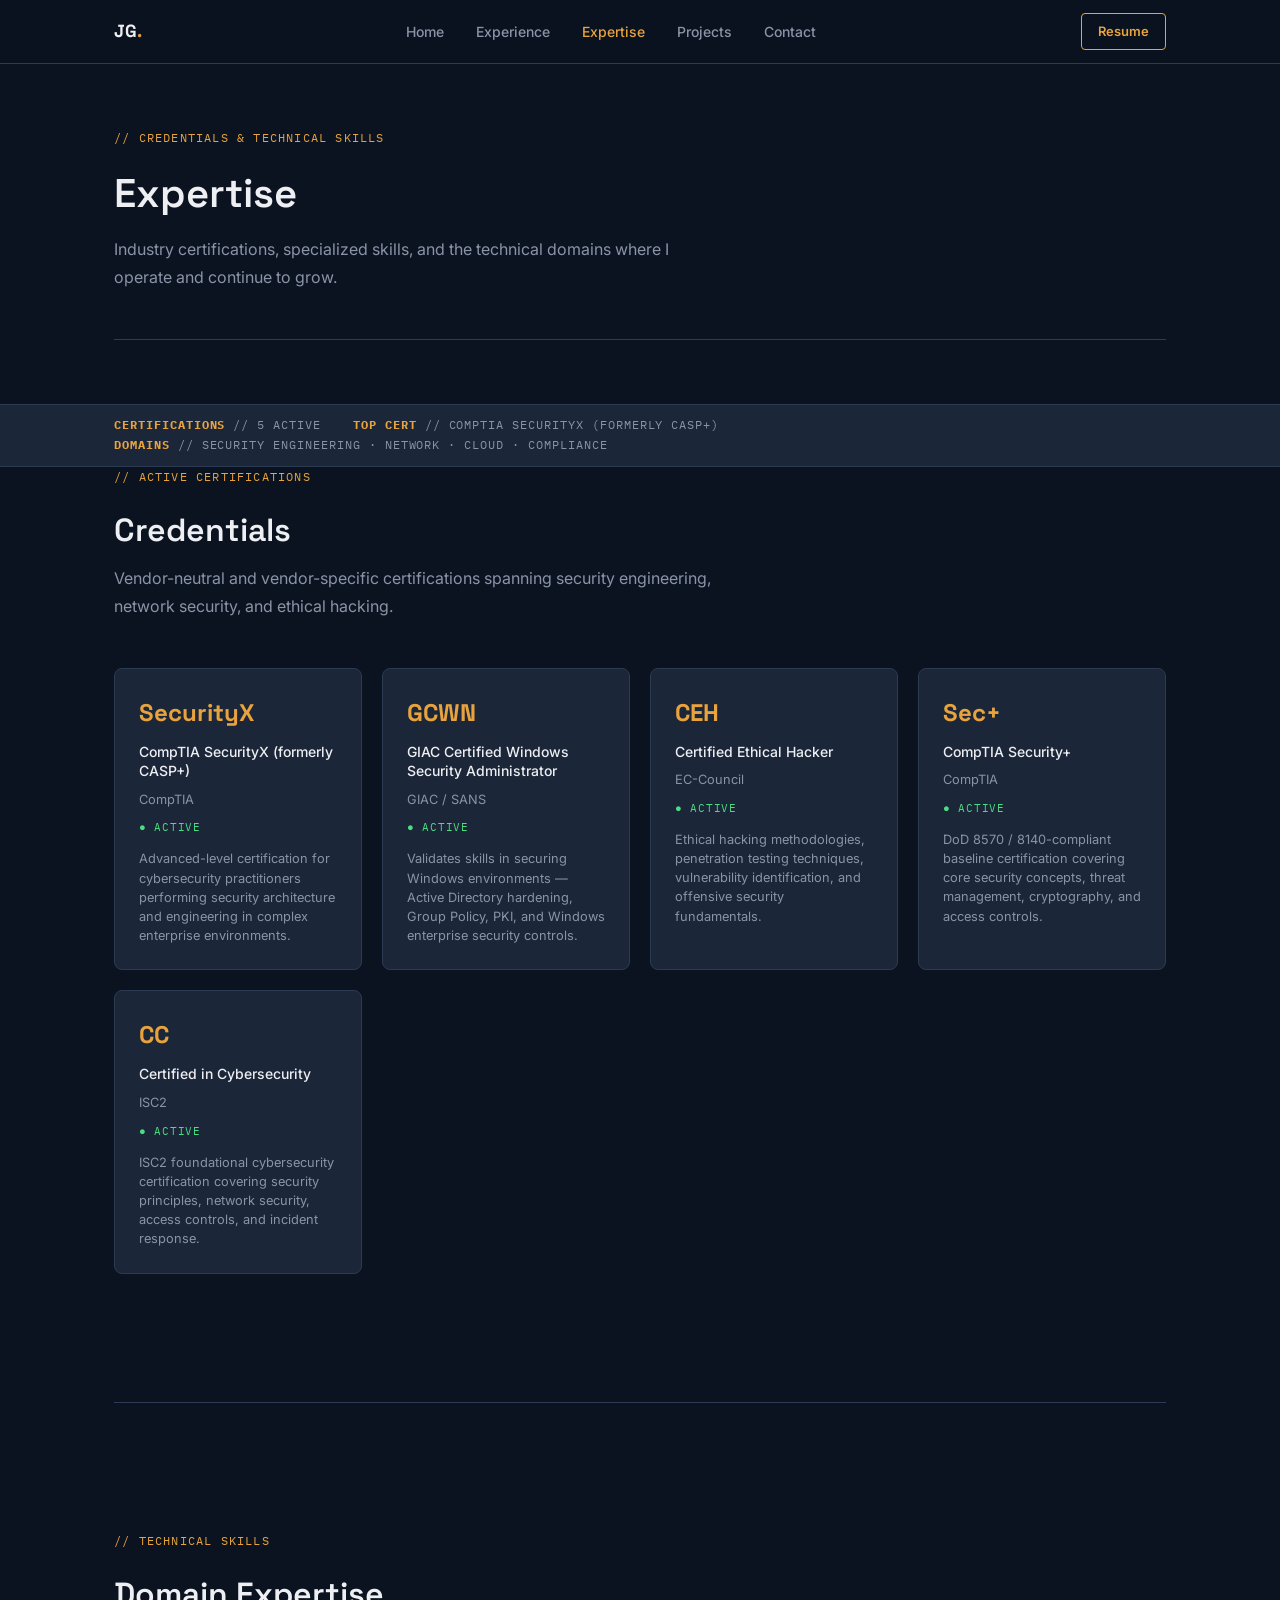
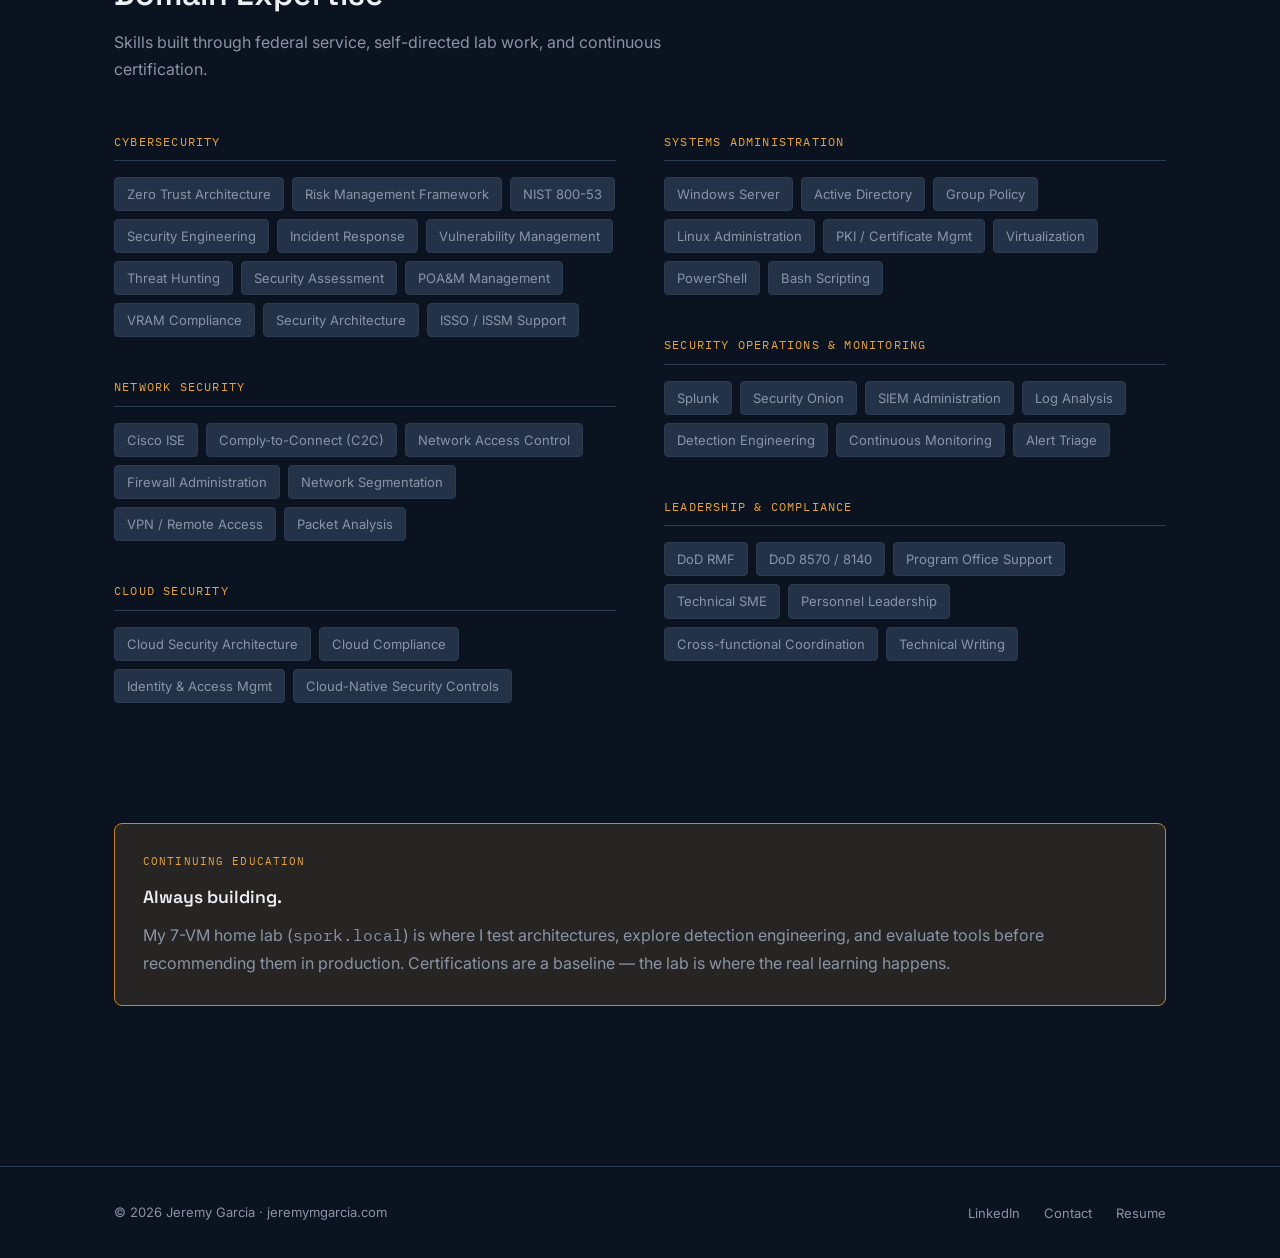
==== certifications.html @ 62d58bb9 "Add files via upload" ====
<!DOCTYPE html>
<html lang="en">
<head>
  <meta charset="UTF-8" />
  <meta name="viewport" content="width=device-width, initial-scale=1.0" />
  <title>Expertise & Certifications — Jeremy Garcia</title>
  <meta name="description" content="Certifications and technical expertise of Jeremy Garcia — CompTIA SecurityX, GCWN, CEH, Security+, and more." />
  <link rel="stylesheet" href="assets/style.css" />
</head>
<body>

  <nav class="nav" role="navigation" aria-label="Main navigation">
    <div class="nav__inner">
      <a href="index.html" class="nav__logo">JG<span>.</span></a>
      <button class="nav__hamburger" aria-label="Toggle menu" aria-expanded="false">
        <span></span><span></span><span></span>
      </button>
      <ul class="nav__links">
        <li><a href="index.html">Home</a></li>
        <li><a href="experience.html">Experience</a></li>
        <li><a href="certifications.html">Expertise</a></li>
        <li><a href="projects.html">Projects</a></li>
        <li><a href="contact.html">Contact</a></li>
      </ul>
      <a href="contact.html#resume" class="nav__resume">Resume</a>
    </div>
  </nav>

  <div class="container">
    <div class="page-header">
      <p class="label">// Credentials & Technical Skills</p>
      <h1 class="section-title" style="font-size: clamp(1.75rem, 4vw, 2.5rem);">Expertise</h1>
      <p class="section-subtitle" style="margin-bottom: 0;">
        Industry certifications, specialized skills, and the technical domains
        where I operate and continue to grow.
      </p>
    </div>
  </div>

  <div class="status-line">
    <div class="container">
      <div class="status-line__inner">
        <span class="status-line__item"><strong>CERTIFICATIONS</strong> // 5 ACTIVE</span>
        <span class="status-line__item"><strong>TOP CERT</strong> // COMPTIA SECURITYX (FORMERLY CASP+)</span>
        <span class="status-line__item"><strong>DOMAINS</strong> // SECURITY ENGINEERING · NETWORK · CLOUD · COMPLIANCE</span>
      </div>
    </div>
  </div>

  <div class="container">

    <!-- Certifications -->
    <section>
      <p class="label" style="margin-bottom: 1rem;">// Active Certifications</p>
      <h2 class="section-title">Credentials</h2>
      <p class="section-subtitle">
        Vendor-neutral and vendor-specific certifications spanning security engineering,
        network security, and ethical hacking.
      </p>

      <div class="cert-grid">
        <div class="cert-card">
          <div class="cert-card__abbr">SecurityX</div>
          <div class="cert-card__name">CompTIA SecurityX (formerly CASP+)</div>
          <div class="cert-card__issuer">CompTIA</div>
          <div class="cert-card__status">● Active</div>
          <p style="font-size: .8rem; color: var(--text-secondary); margin-top: .25rem; line-height: 1.5;">
            Advanced-level certification for cybersecurity practitioners performing
            security architecture and engineering in complex enterprise environments.
          </p>
        </div>

        <div class="cert-card">
          <div class="cert-card__abbr">GCWN</div>
          <div class="cert-card__name">GIAC Certified Windows Security Administrator</div>
          <div class="cert-card__issuer">GIAC / SANS</div>
          <div class="cert-card__status">● Active</div>
          <p style="font-size: .8rem; color: var(--text-secondary); margin-top: .25rem; line-height: 1.5;">
            Validates skills in securing Windows environments — Active Directory
            hardening, Group Policy, PKI, and Windows enterprise security controls.
          </p>
        </div>

        <div class="cert-card">
          <div class="cert-card__abbr">CEH</div>
          <div class="cert-card__name">Certified Ethical Hacker</div>
          <div class="cert-card__issuer">EC-Council</div>
          <div class="cert-card__status">● Active</div>
          <p style="font-size: .8rem; color: var(--text-secondary); margin-top: .25rem; line-height: 1.5;">
            Ethical hacking methodologies, penetration testing techniques,
            vulnerability identification, and offensive security fundamentals.
          </p>
        </div>

        <div class="cert-card">
          <div class="cert-card__abbr">Sec+</div>
          <div class="cert-card__name">CompTIA Security+</div>
          <div class="cert-card__issuer">CompTIA</div>
          <div class="cert-card__status">● Active</div>
          <p style="font-size: .8rem; color: var(--text-secondary); margin-top: .25rem; line-height: 1.5;">
            DoD 8570 / 8140-compliant baseline certification covering core security
            concepts, threat management, cryptography, and access controls.
          </p>
        </div>

        <div class="cert-card">
          <div class="cert-card__abbr">CC</div>
          <div class="cert-card__name">Certified in Cybersecurity</div>
          <div class="cert-card__issuer">ISC2</div>
          <div class="cert-card__status">● Active</div>
          <p style="font-size: .8rem; color: var(--text-secondary); margin-top: .25rem; line-height: 1.5;">
            ISC2 foundational cybersecurity certification covering security principles,
            network security, access controls, and incident response.
          </p>
        </div>
      </div>
    </section>

    <hr class="divider" />

    <!-- Skills matrix -->
    <section>
      <p class="label" style="margin-bottom: 1rem;">// Technical Skills</p>
      <h2 class="section-title">Domain Expertise</h2>
      <p class="section-subtitle">Skills built through federal service, self-directed lab work, and continuous certification.</p>

      <div style="display: grid; grid-template-columns: repeat(auto-fit, minmax(300px, 1fr)); gap: 0 3rem;">

        <div>
          <div class="skill-domain">
            <div class="skill-domain__title">Cybersecurity</div>
            <div class="skill-pills">
              <span class="skill-pill">Zero Trust Architecture</span>
              <span class="skill-pill">Risk Management Framework</span>
              <span class="skill-pill">NIST 800-53</span>
              <span class="skill-pill">Security Engineering</span>
              <span class="skill-pill">Incident Response</span>
              <span class="skill-pill">Vulnerability Management</span>
              <span class="skill-pill">Threat Hunting</span>
              <span class="skill-pill">Security Assessment</span>
              <span class="skill-pill">POA&M Management</span>
              <span class="skill-pill">VRAM Compliance</span>
              <span class="skill-pill">Security Architecture</span>
              <span class="skill-pill">ISSO / ISSM Support</span>
            </div>
          </div>

          <div class="skill-domain">
            <div class="skill-domain__title">Network Security</div>
            <div class="skill-pills">
              <span class="skill-pill">Cisco ISE</span>
              <span class="skill-pill">Comply-to-Connect (C2C)</span>
              <span class="skill-pill">Network Access Control</span>
              <span class="skill-pill">Firewall Administration</span>
              <span class="skill-pill">Network Segmentation</span>
              <span class="skill-pill">VPN / Remote Access</span>
              <span class="skill-pill">Packet Analysis</span>
            </div>
          </div>

          <div class="skill-domain">
            <div class="skill-domain__title">Cloud Security</div>
            <div class="skill-pills">
              <span class="skill-pill">Cloud Security Architecture</span>
              <span class="skill-pill">Cloud Compliance</span>
              <span class="skill-pill">Identity & Access Mgmt</span>
              <span class="skill-pill">Cloud-Native Security Controls</span>
            </div>
          </div>
        </div>

        <div>
          <div class="skill-domain">
            <div class="skill-domain__title">Systems Administration</div>
            <div class="skill-pills">
              <span class="skill-pill">Windows Server</span>
              <span class="skill-pill">Active Directory</span>
              <span class="skill-pill">Group Policy</span>
              <span class="skill-pill">Linux Administration</span>
              <span class="skill-pill">PKI / Certificate Mgmt</span>
              <span class="skill-pill">Virtualization</span>
              <span class="skill-pill">PowerShell</span>
              <span class="skill-pill">Bash Scripting</span>
            </div>
          </div>

          <div class="skill-domain">
            <div class="skill-domain__title">Security Operations & Monitoring</div>
            <div class="skill-pills">
              <span class="skill-pill">Splunk</span>
              <span class="skill-pill">Security Onion</span>
              <span class="skill-pill">SIEM Administration</span>
              <span class="skill-pill">Log Analysis</span>
              <span class="skill-pill">Detection Engineering</span>
              <span class="skill-pill">Continuous Monitoring</span>
              <span class="skill-pill">Alert Triage</span>
            </div>
          </div>

          <div class="skill-domain">
            <div class="skill-domain__title">Leadership & Compliance</div>
            <div class="skill-pills">
              <span class="skill-pill">DoD RMF</span>
              <span class="skill-pill">DoD 8570 / 8140</span>
              <span class="skill-pill">Program Office Support</span>
              <span class="skill-pill">Technical SME</span>
              <span class="skill-pill">Personnel Leadership</span>
              <span class="skill-pill">Cross-functional Coordination</span>
              <span class="skill-pill">Technical Writing</span>
            </div>
          </div>
        </div>

      </div>
    </section>

    <!-- Continuing education callout -->
    <section style="padding-top: 0;">
      <div class="card" style="border-color: var(--accent-dim); background: var(--accent-glow);">
        <div class="card__label">Continuing Education</div>
        <div class="card__title">Always building.</div>
        <div class="card__body" style="font-size: 1rem; line-height: 1.75; margin-top: .5rem;">
          My 7-VM home lab (<span class="mono">spork.local</span>) is where I test
          architectures, explore detection engineering, and evaluate tools before
          recommending them in production. Certifications are a baseline — the lab
          is where the real learning happens.
        </div>
      </div>
    </section>

  </div>

  <footer class="footer">
    <div class="container">
      <div class="footer__inner">
        <span class="footer__copy">© 2026 Jeremy Garcia · jeremymgarcia.com</span>
        <ul class="footer__links">
          <li><a href="https://linkedin.com/in/jeremymgarcia" target="_blank" rel="noopener">LinkedIn</a></li>
          <li><a href="contact.html">Contact</a></li>
          <li><a href="contact.html#resume">Resume</a></li>
        </ul>
      </div>
    </div>
  </footer>

  <script src="assets/nav.js"></script>
</body>
</html>
---- assets/style.css ----
/* ============================================================
   jeremymgarcia.com — Design System
   Palette: ink navy / steel / amber accent
   Type: Space Grotesk (display) / Inter (body) / IBM Plex Mono (labels)
   ============================================================ */

@import url('https://fonts.googleapis.com/css2?family=Space+Grotesk:wght@300;400;500;600;700&family=Inter:wght@300;400;500;600&family=IBM+Plex+Mono:wght@400;500&display=swap');

/* ── Tokens ─────────────────────────────────────────────── */
:root {
  --bg:           #0B1320;
  --panel:        #1B2638;
  --panel-light:  #243248;
  --line:         #2C3A52;
  --text:         #EDEFF2;
  --text-secondary: #8A94A6;
  --accent:       #E8A33D;
  --accent-dim:   #C4872A;
  --accent-glow:  rgba(232, 163, 61, 0.12);

  --font-display: 'Space Grotesk', sans-serif;
  --font-body:    'Inter', sans-serif;
  --font-mono:    'IBM Plex Mono', monospace;

  --radius:       4px;
  --radius-md:    8px;
  --nav-h:        64px;
}

/* ── Reset ──────────────────────────────────────────────── */
*, *::before, *::after { box-sizing: border-box; margin: 0; padding: 0; }

html { scroll-behavior: smooth; }

body {
  background: var(--bg);
  color: var(--text);
  font-family: var(--font-body);
  font-size: 16px;
  line-height: 1.7;
  -webkit-font-smoothing: antialiased;
}

img { display: block; max-width: 100%; }
a   { color: var(--accent); text-decoration: none; transition: color .2s; }
a:hover { color: var(--text); }

/* ── Utilities ──────────────────────────────────────────── */
.container {
  width: 100%;
  max-width: 1100px;
  margin: 0 auto;
  padding: 0 24px;
}

.mono  { font-family: var(--font-mono); }
.label {
  font-family: var(--font-mono);
  font-size: .75rem;
  letter-spacing: .1em;
  text-transform: uppercase;
  color: var(--accent);
}
.section-title {
  font-family: var(--font-display);
  font-size: clamp(1.5rem, 3vw, 2rem);
  font-weight: 600;
  color: var(--text);
  margin-bottom: .5rem;
}
.section-subtitle {
  color: var(--text-secondary);
  max-width: 60ch;
  margin-bottom: 3rem;
}

section { padding: 80px 0; }
section:first-of-type { padding-top: 0; }

/* ── Navigation ─────────────────────────────────────────── */
.nav {
  position: sticky;
  top: 0;
  z-index: 100;
  height: var(--nav-h);
  background: rgba(11, 19, 32, .92);
  backdrop-filter: blur(12px);
  border-bottom: 1px solid var(--line);
  display: flex;
  align-items: center;
}

.nav__inner {
  display: flex;
  align-items: center;
  justify-content: space-between;
  width: 100%;
  max-width: 1100px;
  margin: 0 auto;
  padding: 0 24px;
}

.nav__logo {
  font-family: var(--font-display);
  font-weight: 700;
  font-size: 1.1rem;
  color: var(--text);
  letter-spacing: -.01em;
}
.nav__logo span { color: var(--accent); }

.nav__links {
  display: flex;
  gap: 2rem;
  list-style: none;
}
.nav__links a {
  font-size: .875rem;
  font-weight: 500;
  color: var(--text-secondary);
  transition: color .2s;
}
.nav__links a:hover,
.nav__links a.active { color: var(--text); }
.nav__links a.active { color: var(--accent); }

.nav__resume {
  font-size: .8125rem;
  font-weight: 600;
  padding: 6px 16px;
  border: 1px solid var(--accent);
  border-radius: var(--radius);
  color: var(--accent) !important;
  transition: background .2s, color .2s;
}
.nav__resume:hover {
  background: var(--accent);
  color: var(--bg) !important;
}

/* Hamburger */
.nav__hamburger {
  display: none;
  flex-direction: column;
  gap: 5px;
  background: none;
  border: none;
  cursor: pointer;
  padding: 4px;
}
.nav__hamburger span {
  display: block;
  width: 22px;
  height: 2px;
  background: var(--text);
  transition: transform .25s, opacity .25s;
}
.nav__hamburger.open span:nth-child(1) { transform: translateY(7px) rotate(45deg); }
.nav__hamburger.open span:nth-child(2) { opacity: 0; }
.nav__hamburger.open span:nth-child(3) { transform: translateY(-7px) rotate(-45deg); }

@media (max-width: 768px) {
  .nav__links {
    display: none;
    position: absolute;
    top: var(--nav-h);
    left: 0; right: 0;
    background: var(--panel);
    border-bottom: 1px solid var(--line);
    flex-direction: column;
    padding: 1.5rem 24px;
    gap: 1.25rem;
  }
  .nav__links.open { display: flex; }
  .nav__hamburger { display: flex; }
  .nav__resume { display: none; }
}

/* ── Status Line ─────────────────────────────────────────── */
.status-line {
  background: var(--panel);
  border-top: 1px solid var(--line);
  border-bottom: 1px solid var(--line);
  padding: 10px 0;
  overflow: hidden;
}
.status-line__inner {
  display: flex;
  flex-wrap: wrap;
  gap: 0 2rem;
  font-family: var(--font-mono);
  font-size: .75rem;
  letter-spacing: .08em;
  color: var(--text-secondary);
}
.status-line__item { white-space: nowrap; }
.status-line__item strong { color: var(--accent); }

/* ── Hero ────────────────────────────────────────────────── */
.hero {
  padding: 80px 0 0;
  animation: fadeUp .6s ease both;
}
.hero__eyebrow {
  font-family: var(--font-mono);
  font-size: .8rem;
  letter-spacing: .12em;
  text-transform: uppercase;
  color: var(--accent);
  margin-bottom: 1rem;
}
.hero__name {
  font-family: var(--font-display);
  font-size: clamp(2.25rem, 5vw, 3.5rem);
  font-weight: 700;
  line-height: 1.1;
  letter-spacing: -.02em;
  color: var(--text);
  margin-bottom: .75rem;
}
.hero__title {
  font-family: var(--font-display);
  font-size: clamp(1rem, 2.5vw, 1.4rem);
  font-weight: 400;
  color: var(--text-secondary);
  margin-bottom: 1.5rem;
}
.hero__mission {
  max-width: 56ch;
  color: var(--text-secondary);
  font-size: 1.0625rem;
  line-height: 1.75;
  margin-bottom: 2.5rem;
}
.hero__ctas {
  display: flex;
  flex-wrap: wrap;
  gap: 1rem;
  margin-bottom: 4rem;
}

/* ── Buttons ────────────────────────────────────────────── */
.btn {
  display: inline-flex;
  align-items: center;
  gap: .5rem;
  padding: 10px 22px;
  border-radius: var(--radius);
  font-size: .9rem;
  font-weight: 600;
  cursor: pointer;
  transition: all .2s;
  border: none;
}
.btn-primary {
  background: var(--accent);
  color: var(--bg);
}
.btn-primary:hover { background: var(--accent-dim); color: var(--bg); }

.btn-outline {
  background: transparent;
  border: 1px solid var(--line);
  color: var(--text);
}
.btn-outline:hover { border-color: var(--accent); color: var(--accent); }

/* ── Metrics strip ──────────────────────────────────────── */
.metrics {
  display: grid;
  grid-template-columns: repeat(auto-fit, minmax(160px, 1fr));
  gap: 1px;
  background: var(--line);
  border: 1px solid var(--line);
  border-radius: var(--radius-md);
  overflow: hidden;
  margin-bottom: 4rem;
}
.metric {
  background: var(--panel);
  padding: 1.5rem;
  text-align: center;
}
.metric__value {
  font-family: var(--font-display);
  font-size: 2rem;
  font-weight: 700;
  color: var(--accent);
  line-height: 1;
  margin-bottom: .25rem;
}
.metric__label {
  font-size: .75rem;
  color: var(--text-secondary);
  text-transform: uppercase;
  letter-spacing: .07em;
}

/* ── Cards ──────────────────────────────────────────────── */
.card {
  background: var(--panel);
  border: 1px solid var(--line);
  border-radius: var(--radius-md);
  padding: 1.75rem;
  transition: border-color .2s, transform .2s;
}
.card:hover {
  border-color: var(--accent);
  transform: translateY(-2px);
}
.card__label {
  font-family: var(--font-mono);
  font-size: .7rem;
  letter-spacing: .1em;
  text-transform: uppercase;
  color: var(--accent);
  margin-bottom: .75rem;
}
.card__title {
  font-family: var(--font-display);
  font-size: 1.1rem;
  font-weight: 600;
  margin-bottom: .5rem;
}
.card__body {
  font-size: .9375rem;
  color: var(--text-secondary);
  line-height: 1.6;
}

.grid-2 { display: grid; grid-template-columns: repeat(auto-fit, minmax(280px, 1fr)); gap: 1.25rem; }
.grid-3 { display: grid; grid-template-columns: repeat(auto-fit, minmax(240px, 1fr)); gap: 1.25rem; }

/* ── Timeline ───────────────────────────────────────────── */
.timeline { position: relative; padding-left: 2rem; }
.timeline::before {
  content: '';
  position: absolute;
  left: 0;
  top: 8px;
  bottom: 8px;
  width: 1px;
  background: var(--line);
}
.timeline__item {
  position: relative;
  margin-bottom: 3rem;
}
.timeline__item::before {
  content: '';
  position: absolute;
  left: -2.375rem;
  top: 6px;
  width: 10px;
  height: 10px;
  border-radius: 50%;
  background: var(--accent);
  border: 2px solid var(--bg);
  box-shadow: 0 0 0 1px var(--accent);
}
.timeline__item.current::before { box-shadow: 0 0 0 1px var(--accent), 0 0 10px var(--accent-glow); }
.timeline__date {
  font-family: var(--font-mono);
  font-size: .75rem;
  color: var(--accent);
  letter-spacing: .07em;
  margin-bottom: .25rem;
}
.timeline__role {
  font-family: var(--font-display);
  font-size: 1.15rem;
  font-weight: 600;
  margin-bottom: .125rem;
}
.timeline__org {
  font-size: .875rem;
  color: var(--text-secondary);
  margin-bottom: .875rem;
}
.timeline__body {
  font-size: .9375rem;
  color: var(--text-secondary);
  line-height: 1.7;
}
.timeline__body ul { padding-left: 1.25rem; margin-top: .5rem; }
.timeline__body li { margin-bottom: .375rem; }

/* ── Tags / Chips ───────────────────────────────────────── */
.tags { display: flex; flex-wrap: wrap; gap: .5rem; margin-top: 1rem; }
.tag {
  font-family: var(--font-mono);
  font-size: .7rem;
  letter-spacing: .06em;
  padding: 3px 10px;
  border: 1px solid var(--line);
  border-radius: 2px;
  color: var(--text-secondary);
  text-transform: uppercase;
}

/* ── Cert badges ────────────────────────────────────────── */
.cert-grid {
  display: grid;
  grid-template-columns: repeat(auto-fit, minmax(200px, 1fr));
  gap: 1.25rem;
}
.cert-card {
  background: var(--panel);
  border: 1px solid var(--line);
  border-radius: var(--radius-md);
  padding: 1.5rem;
  display: flex;
  flex-direction: column;
  gap: .5rem;
  transition: border-color .2s;
}
.cert-card:hover { border-color: var(--accent); }
.cert-card__abbr {
  font-family: var(--font-display);
  font-size: 1.5rem;
  font-weight: 700;
  color: var(--accent);
}
.cert-card__name {
  font-size: .875rem;
  font-weight: 500;
  line-height: 1.4;
}
.cert-card__issuer {
  font-size: .8rem;
  color: var(--text-secondary);
}
.cert-card__status {
  font-family: var(--font-mono);
  font-size: .7rem;
  letter-spacing: .07em;
  text-transform: uppercase;
  color: #4ade80;
}

/* ── Skills matrix ──────────────────────────────────────── */
.skill-domain {
  margin-bottom: 2.5rem;
}
.skill-domain__title {
  font-family: var(--font-mono);
  font-size: .75rem;
  letter-spacing: .1em;
  text-transform: uppercase;
  color: var(--accent);
  margin-bottom: 1rem;
  padding-bottom: .5rem;
  border-bottom: 1px solid var(--line);
}
.skill-pills { display: flex; flex-wrap: wrap; gap: .5rem; }
.skill-pill {
  background: var(--panel-light);
  border: 1px solid var(--line);
  border-radius: var(--radius);
  padding: 5px 12px;
  font-size: .8125rem;
  color: var(--text-secondary);
  transition: border-color .2s, color .2s;
}
.skill-pill:hover { border-color: var(--accent); color: var(--text); }

/* ── Contact form ───────────────────────────────────────── */
.form-group { margin-bottom: 1.25rem; }
.form-group label {
  display: block;
  font-family: var(--font-mono);
  font-size: .75rem;
  letter-spacing: .08em;
  text-transform: uppercase;
  color: var(--text-secondary);
  margin-bottom: .5rem;
}
.form-group input,
.form-group textarea,
.form-group select {
  width: 100%;
  background: var(--panel);
  border: 1px solid var(--line);
  border-radius: var(--radius);
  color: var(--text);
  font-family: var(--font-body);
  font-size: .9375rem;
  padding: 10px 14px;
  outline: none;
  transition: border-color .2s;
}
.form-group input:focus,
.form-group textarea:focus { border-color: var(--accent); }
.form-group textarea { resize: vertical; min-height: 140px; }

/* ── Page header (inner pages) ──────────────────────────── */
.page-header {
  padding: 64px 0 48px;
  border-bottom: 1px solid var(--line);
  margin-bottom: 64px;
  animation: fadeUp .5s ease both;
}
.page-header .label { margin-bottom: .75rem; }

/* ── Empty state ────────────────────────────────────────── */
.empty-state {
  text-align: center;
  padding: 80px 24px;
  border: 1px dashed var(--line);
  border-radius: var(--radius-md);
}
.empty-state__icon {
  font-size: 3rem;
  margin-bottom: 1rem;
  opacity: .4;
}
.empty-state__title {
  font-family: var(--font-display);
  font-size: 1.25rem;
  font-weight: 600;
  margin-bottom: .5rem;
}
.empty-state__body { color: var(--text-secondary); max-width: 40ch; margin: 0 auto 1.5rem; }

/* ── Footer ─────────────────────────────────────────────── */
.footer {
  border-top: 1px solid var(--line);
  padding: 32px 0;
  margin-top: 80px;
}
.footer__inner {
  display: flex;
  align-items: center;
  justify-content: space-between;
  flex-wrap: wrap;
  gap: 1rem;
}
.footer__copy {
  font-size: .8125rem;
  color: var(--text-secondary);
}
.footer__links {
  display: flex;
  gap: 1.5rem;
  list-style: none;
}
.footer__links a {
  font-size: .8125rem;
  color: var(--text-secondary);
}
.footer__links a:hover { color: var(--accent); }

/* ── Divider ─────────────────────────────────────────────── */
.divider {
  border: none;
  border-top: 1px solid var(--line);
  margin: 3rem 0;
}

/* ── Animations ─────────────────────────────────────────── */
@keyframes fadeUp {
  from { opacity: 0; transform: translateY(16px); }
  to   { opacity: 1; transform: translateY(0); }
}

/* ── Responsive ─────────────────────────────────────────── */
@media (max-width: 600px) {
  section { padding: 56px 0; }
  .hero { padding: 56px 0 0; }
  .page-header { padding: 48px 0 36px; margin-bottom: 48px; }
  .metrics { grid-template-columns: repeat(2, 1fr); }
}
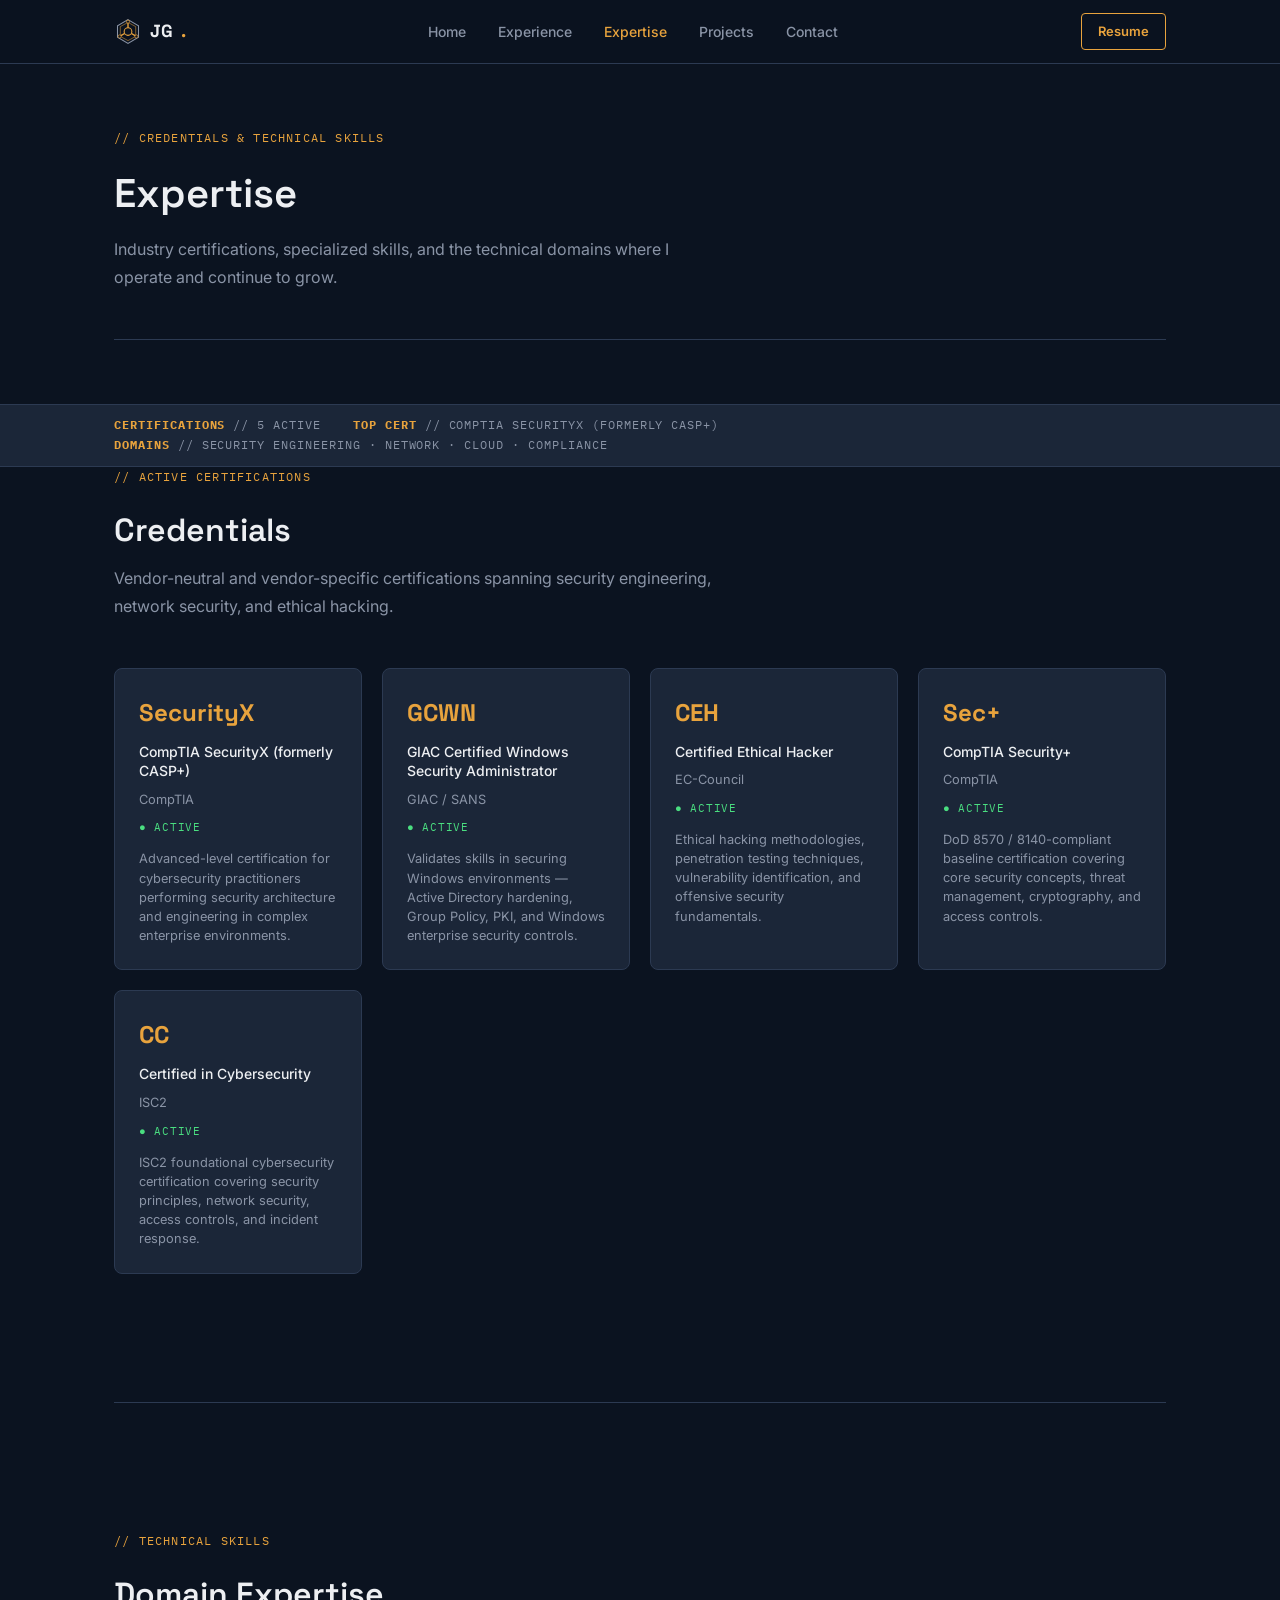
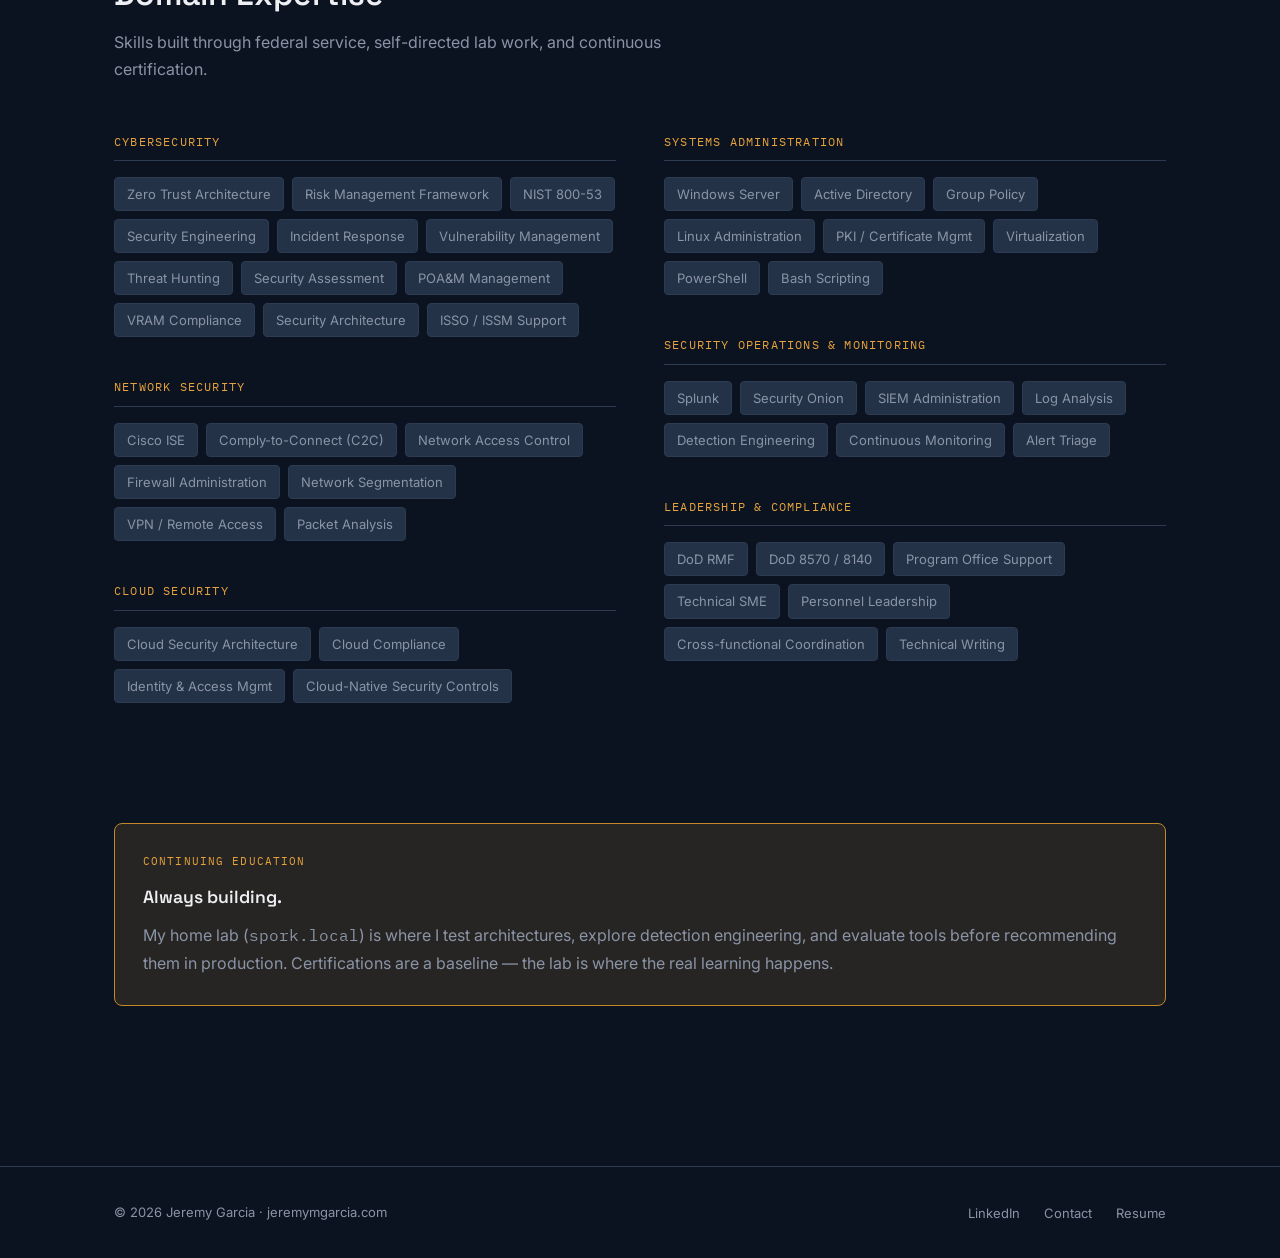
==== commit 25607cc6: "Add files via upload Updated logo and content within pages." ====
--- a/certifications.html
+++ b/certifications.html
@@ -11,7 +11,7 @@
 
   <nav class="nav" role="navigation" aria-label="Main navigation">
     <div class="nav__inner">
-      <a href="index.html" class="nav__logo">JG<span>.</span></a>
+      <a href="index.html" class="nav__logo"><svg width="28" height="31" viewBox="0 0 40 44" xmlns="http://www.w3.org/2000/svg" aria-hidden="true" focusable="false"><polygon points="20,5 35,14 35,30 20,39 5,30 5,14" fill="none" stroke="#8A94A6" stroke-width="1.5"/><polygon points="20,9 31,15 31,29 20,35 9,29 9,15" fill="none" stroke="#E8A33D" stroke-width="0.75"/><line x1="20" y1="22" x2="20" y2="8" stroke="#E8A33D" stroke-width="2" stroke-linecap="round"/><line x1="20" y1="22" x2="32" y2="29" stroke="#E8A33D" stroke-width="2" stroke-linecap="round"/><line x1="20" y1="22" x2="8" y2="29" stroke="#E8A33D" stroke-width="2" stroke-linecap="round"/><circle cx="20" cy="8" r="2.2" fill="#0B1320" stroke="#E8A33D" stroke-width="1"/><circle cx="32" cy="29" r="2.2" fill="#0B1320" stroke="#E8A33D" stroke-width="1"/><circle cx="8" cy="29" r="2.2" fill="#0B1320" stroke="#E8A33D" stroke-width="1"/><circle cx="20" cy="22" r="5.5" fill="#0B1320" stroke="#E8A33D" stroke-width="1.5"/></svg>JG<span>.</span></a>
       <button class="nav__hamburger" aria-label="Toggle menu" aria-expanded="false">
         <span></span><span></span><span></span>
       </button>
@@ -220,7 +220,7 @@
         <div class="card__label">Continuing Education</div>
         <div class="card__title">Always building.</div>
         <div class="card__body" style="font-size: 1rem; line-height: 1.75; margin-top: .5rem;">
-          My 7-VM home lab (<span class="mono">spork.local</span>) is where I test
+          My home lab (<span class="mono">spork.local</span>) is where I test
           architectures, explore detection engineering, and evaluate tools before
           recommending them in production. Certifications are a baseline — the lab
           is where the real learning happens.
--- a/assets/style.css
+++ b/assets/style.css
@@ -101,6 +101,9 @@
 }
 
 .nav__logo {
+  display: flex;
+  align-items: center;
+  gap: 8px;
   font-family: var(--font-display);
   font-weight: 700;
   font-size: 1.1rem;
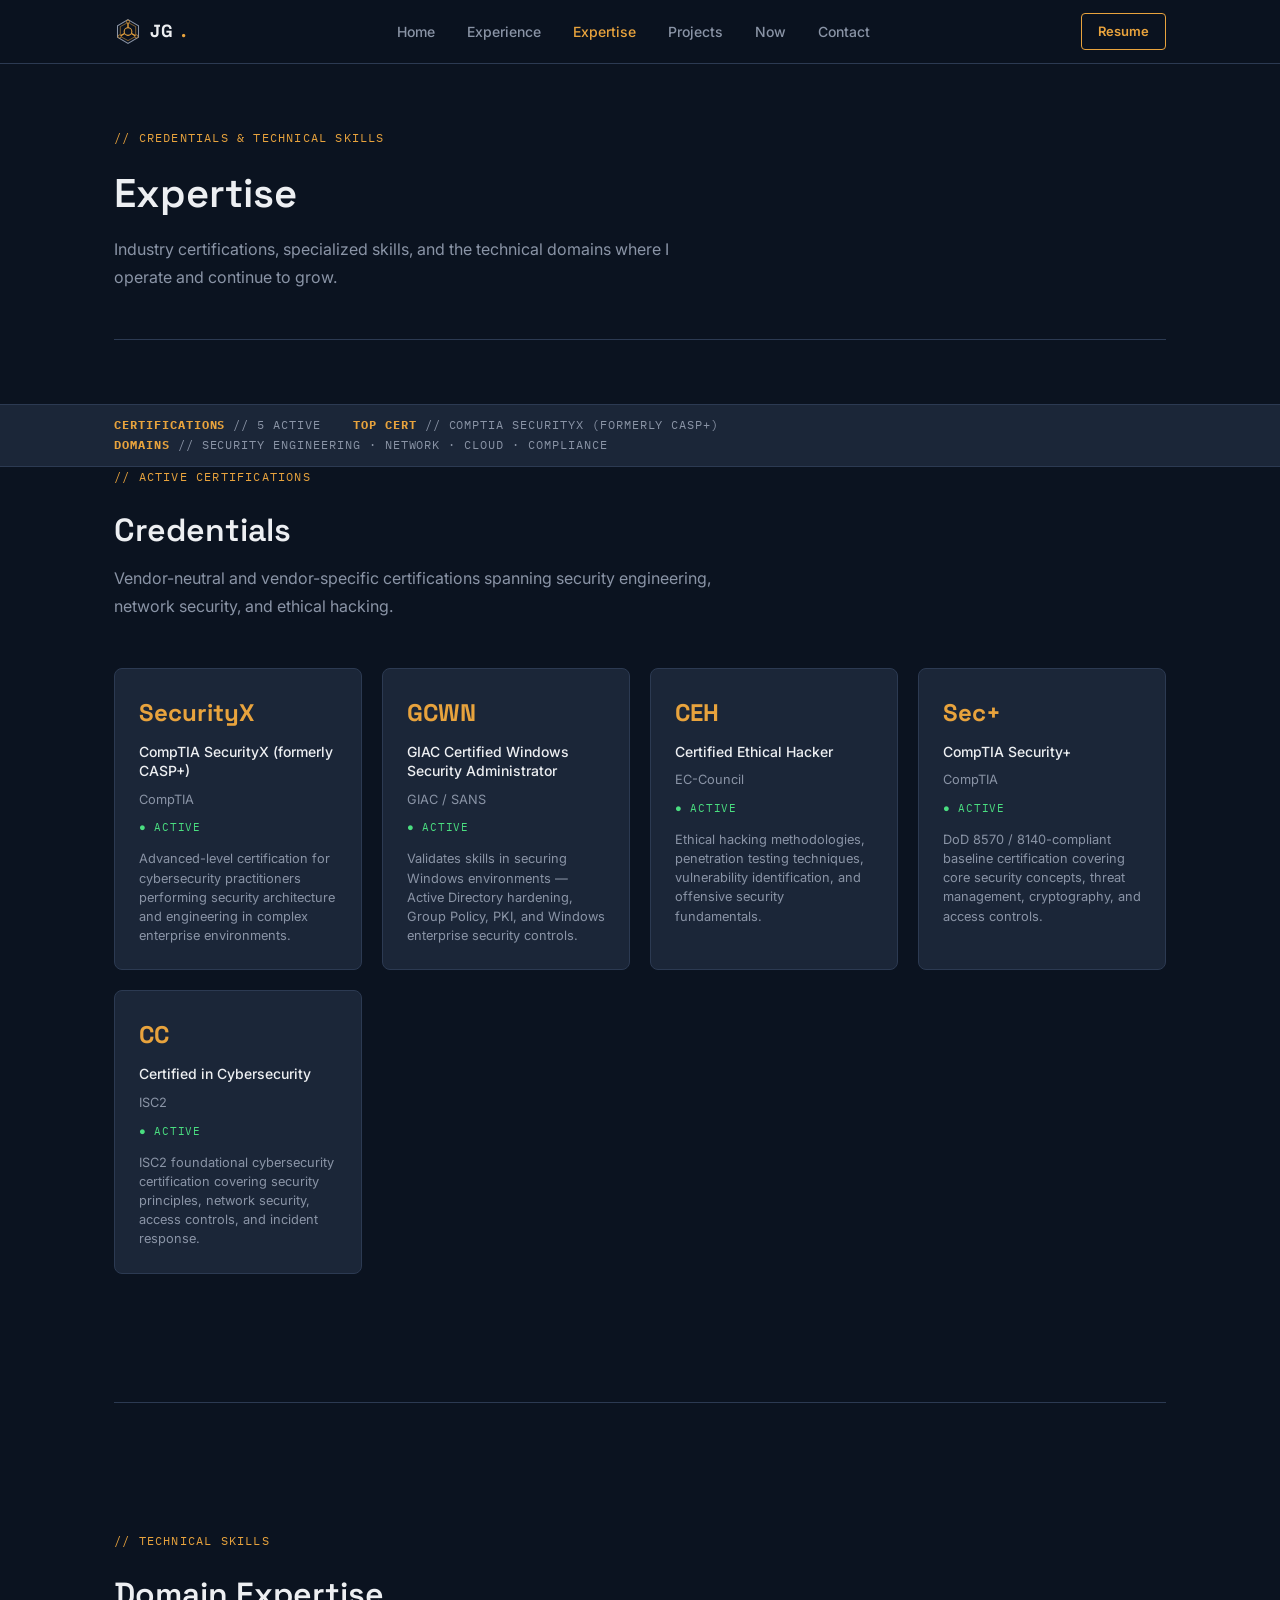
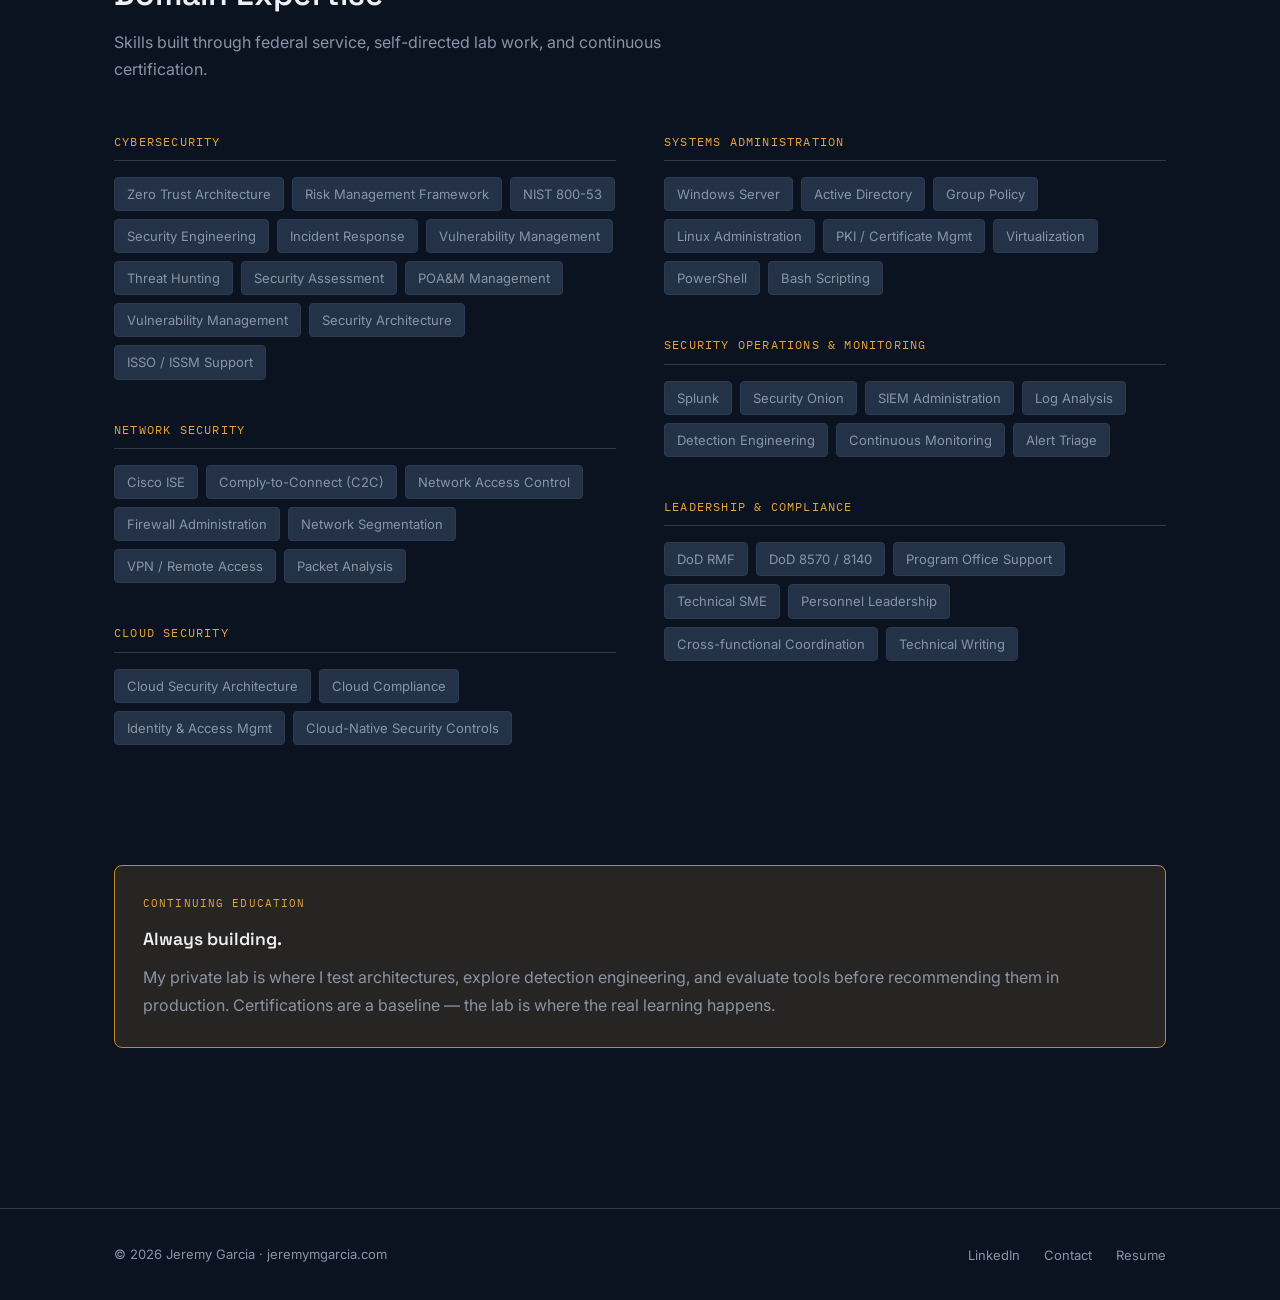
==== commit a1a41fca: "Tighten public copy and add Now navigation" ====
--- a/certifications.html
+++ b/certifications.html
@@ -20,6 +20,7 @@
         <li><a href="experience.html">Experience</a></li>
         <li><a href="certifications.html">Expertise</a></li>
         <li><a href="projects.html">Projects</a></li>
+        <li><a href="now.html">Now</a></li>
         <li><a href="contact.html">Contact</a></li>
       </ul>
       <a href="contact.html#resume" class="nav__resume">Resume</a>
@@ -139,7 +140,7 @@
               <span class="skill-pill">Threat Hunting</span>
               <span class="skill-pill">Security Assessment</span>
               <span class="skill-pill">POA&M Management</span>
-              <span class="skill-pill">VRAM Compliance</span>
+              <span class="skill-pill">Vulnerability Management</span>
               <span class="skill-pill">Security Architecture</span>
               <span class="skill-pill">ISSO / ISSM Support</span>
             </div>
@@ -220,10 +221,9 @@
         <div class="card__label">Continuing Education</div>
         <div class="card__title">Always building.</div>
         <div class="card__body" style="font-size: 1rem; line-height: 1.75; margin-top: .5rem;">
-          My home lab (<span class="mono">spork.local</span>) is where I test
-          architectures, explore detection engineering, and evaluate tools before
-          recommending them in production. Certifications are a baseline — the lab
-          is where the real learning happens.
+          My private lab is where I test architectures, explore detection engineering, and
+          evaluate tools before recommending them in production. Certifications are a baseline
+          — the lab is where the real learning happens.
         </div>
       </div>
     </section>
@@ -235,7 +235,7 @@
       <div class="footer__inner">
         <span class="footer__copy">© 2026 Jeremy Garcia · jeremymgarcia.com</span>
         <ul class="footer__links">
-          <li><a href="https://linkedin.com/in/jeremymgarcia" target="_blank" rel="noopener">LinkedIn</a></li>
+          <li><a href="https://linkedin.com/in/jergarcia" target="_blank" rel="noopener">LinkedIn</a></li>
           <li><a href="contact.html">Contact</a></li>
           <li><a href="contact.html#resume">Resume</a></li>
         </ul>
@@ -246,3 +246,4 @@
   <script src="assets/nav.js"></script>
 </body>
 </html>
+
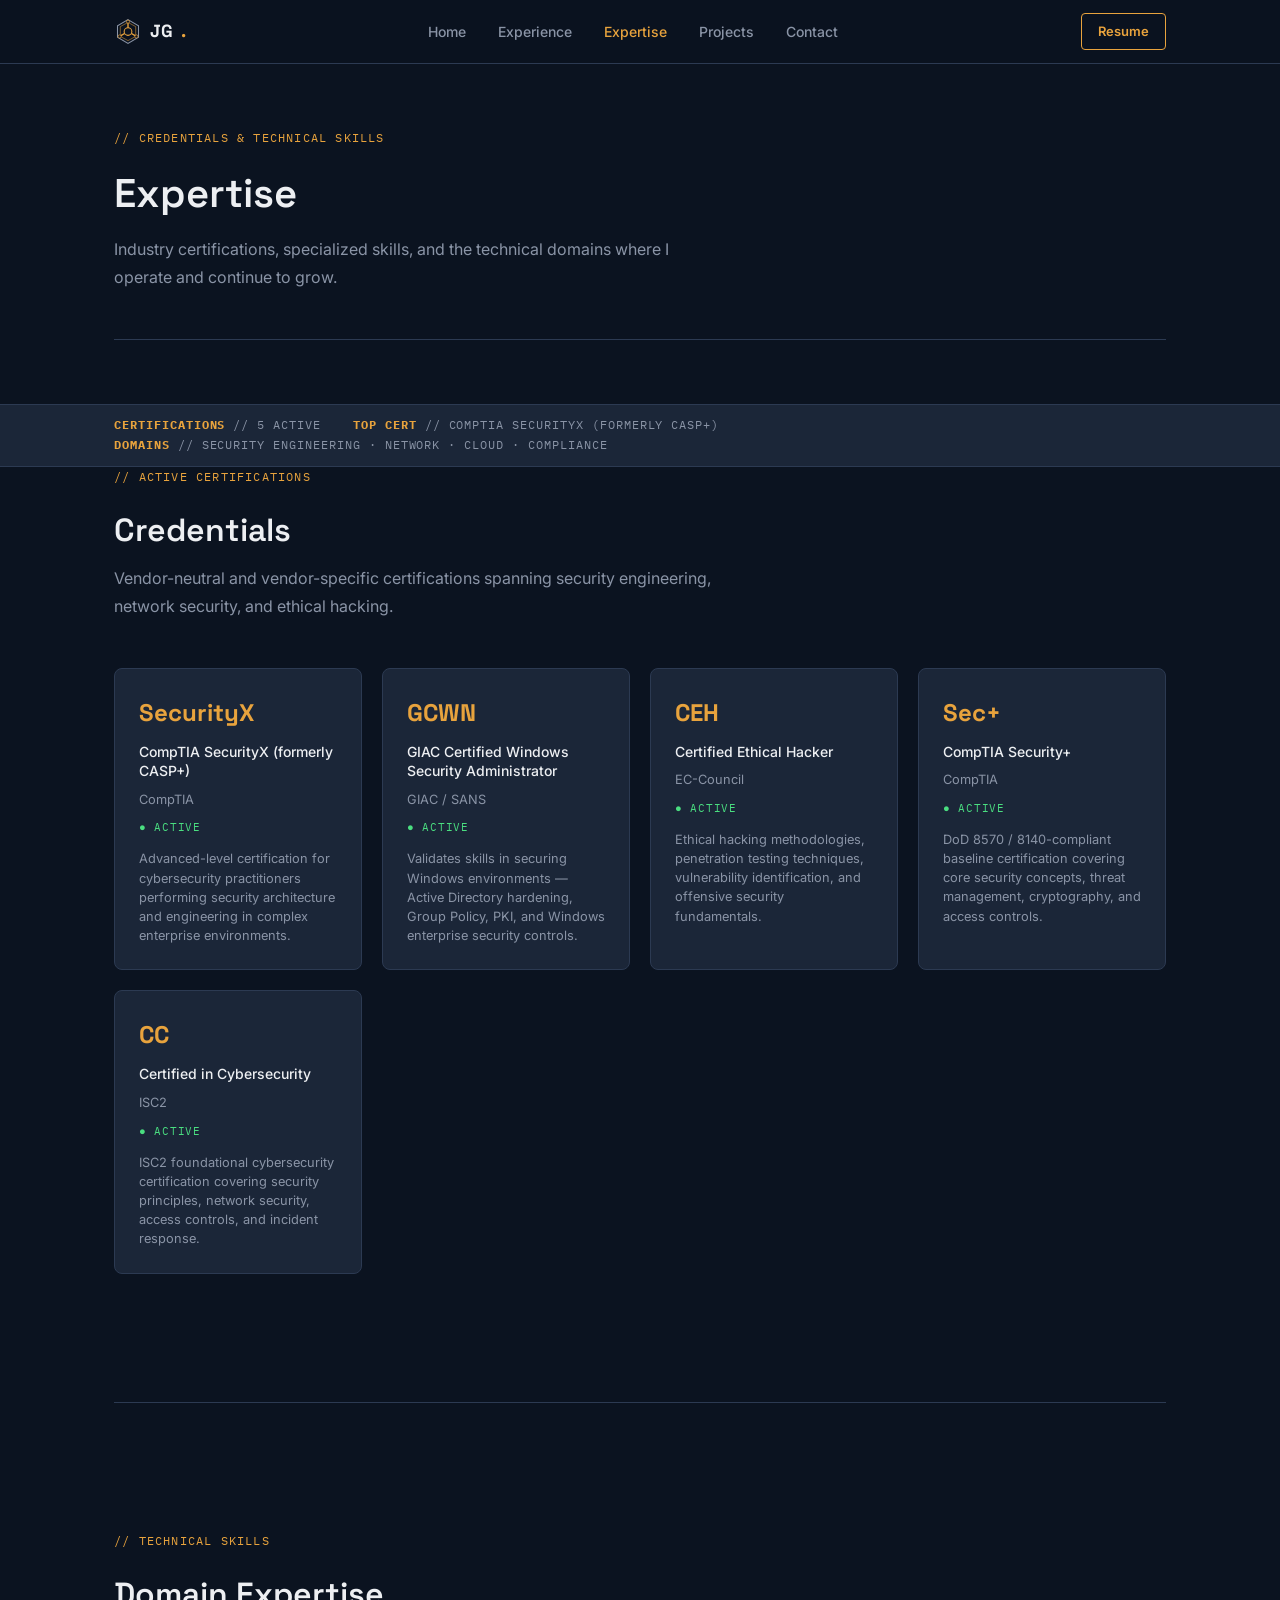
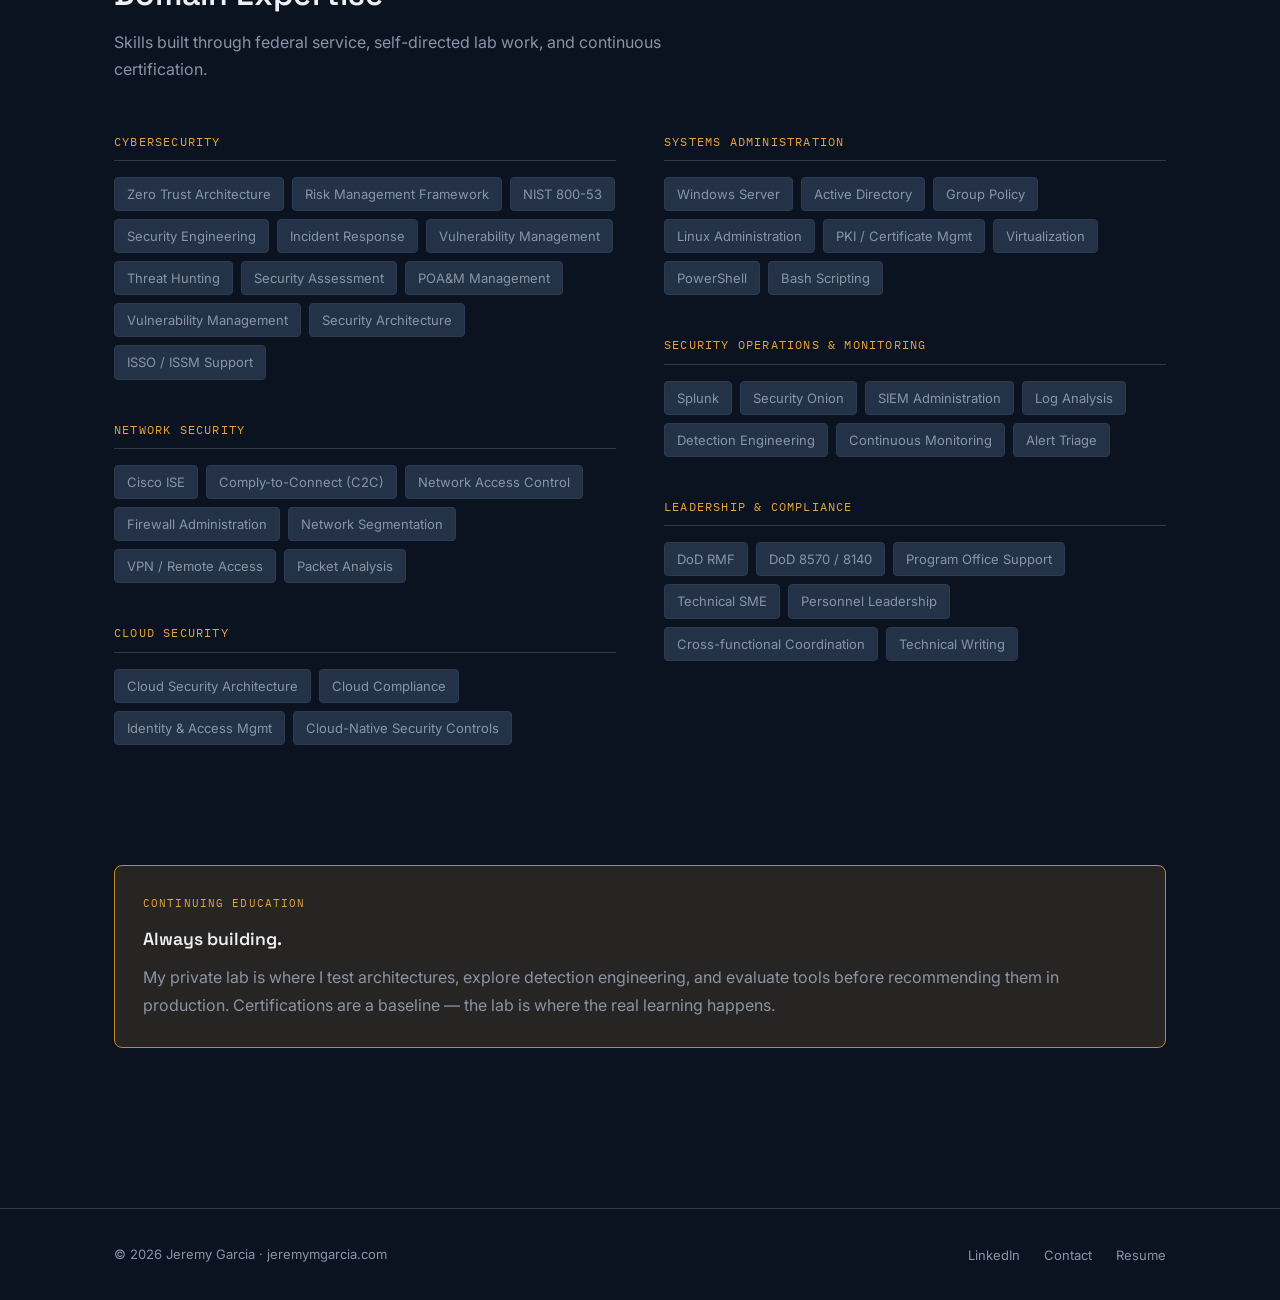
==== commit 10073eb6: "Remove accidental Now navigation" ====
--- a/certifications.html
+++ b/certifications.html
@@ -20,7 +20,6 @@
         <li><a href="experience.html">Experience</a></li>
         <li><a href="certifications.html">Expertise</a></li>
         <li><a href="projects.html">Projects</a></li>
-        <li><a href="now.html">Now</a></li>
         <li><a href="contact.html">Contact</a></li>
       </ul>
       <a href="contact.html#resume" class="nav__resume">Resume</a>
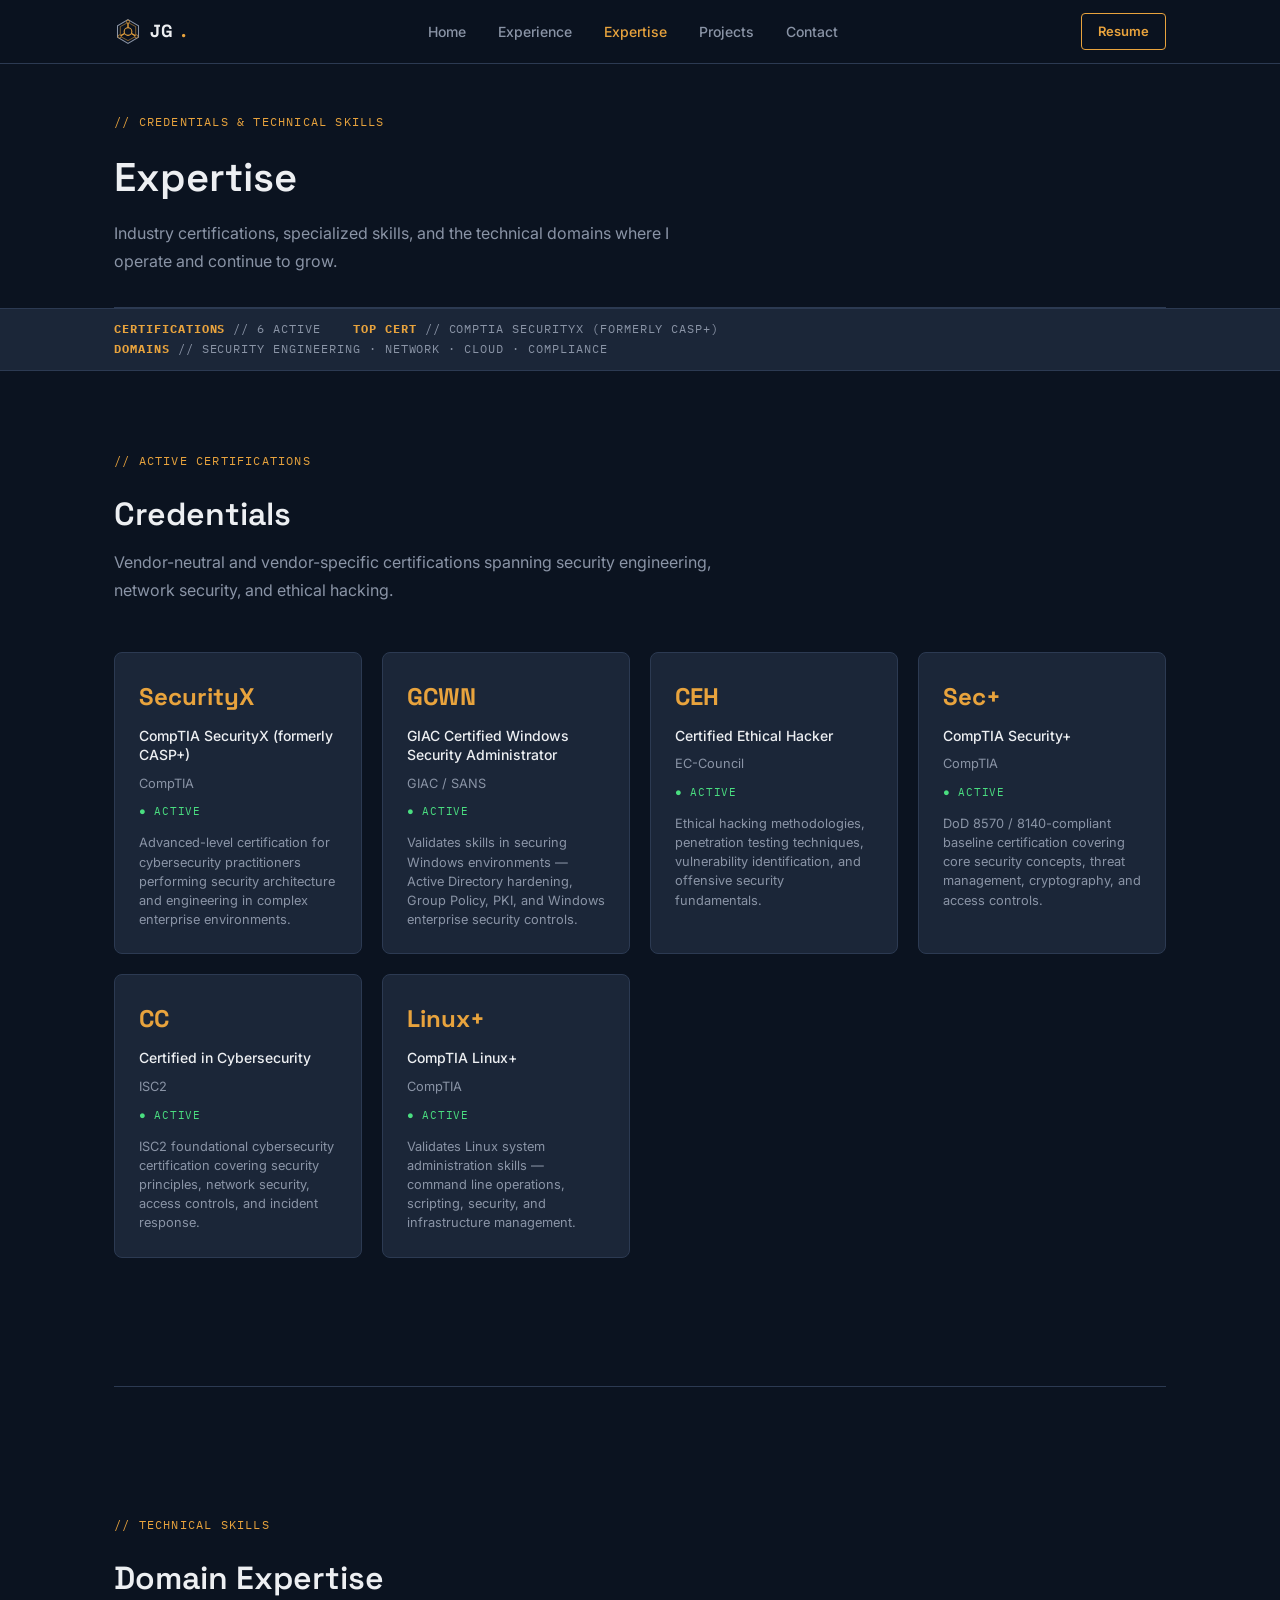
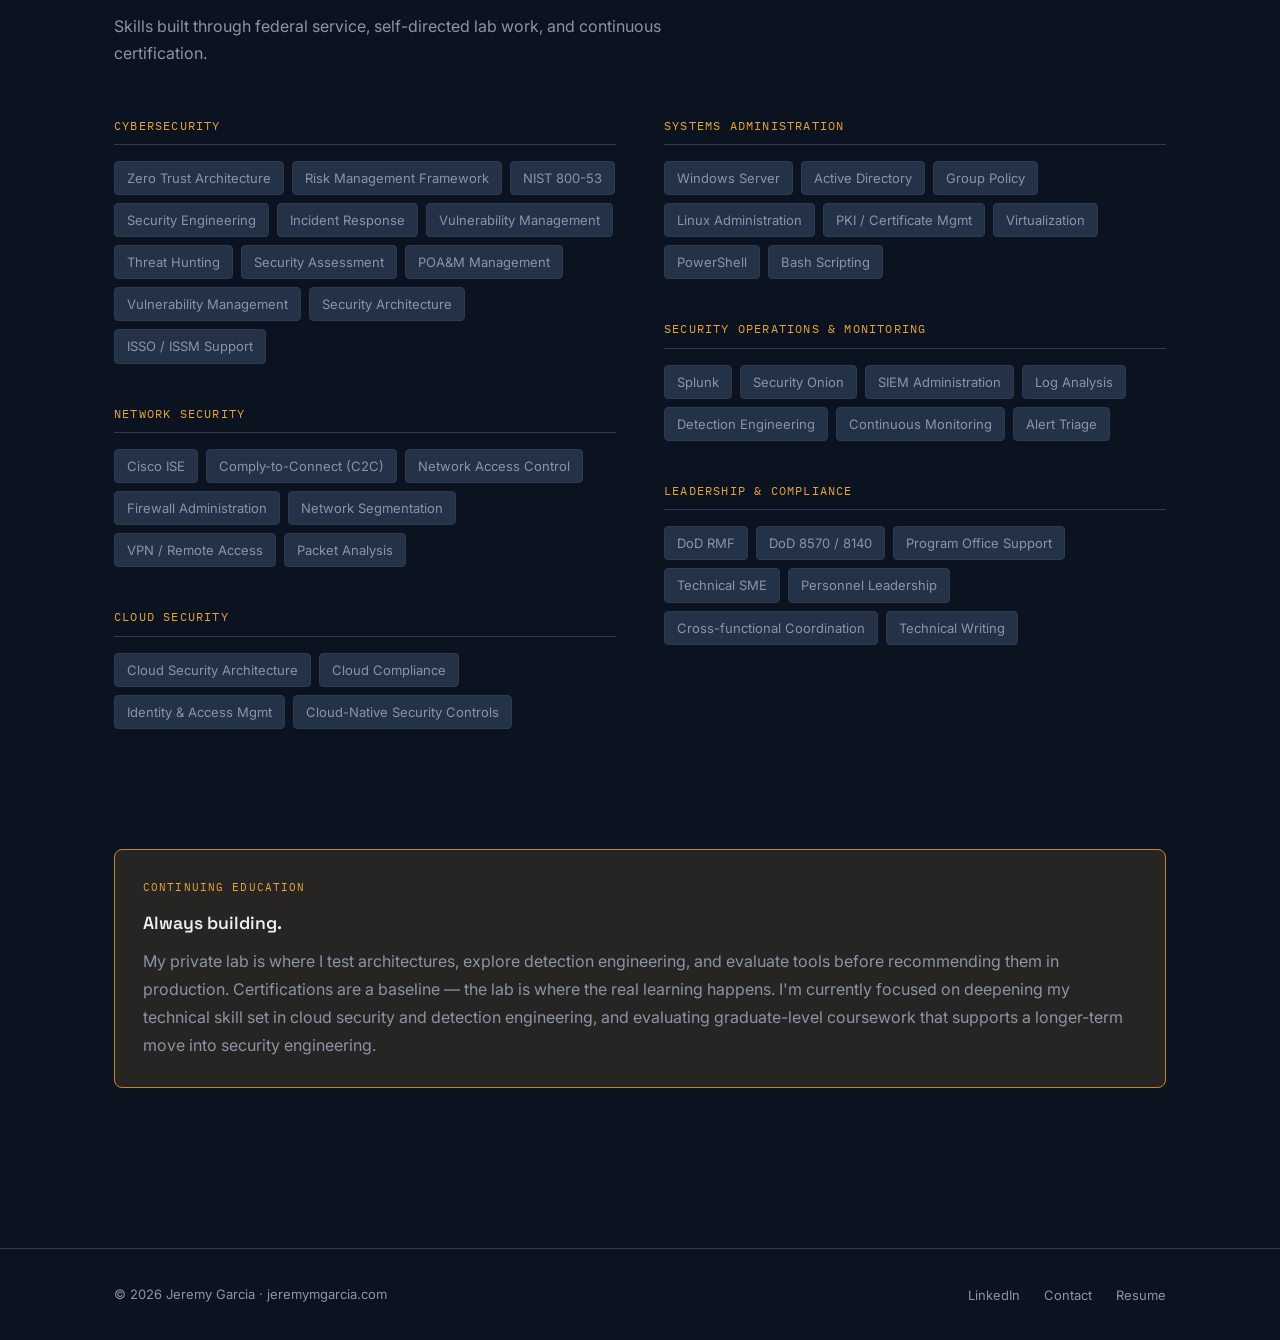
==== commit 4d7008c7: "Fix layout bugs, OPSEC leaks, and reposition site toward security engineering - Fix broken JS string" ====
--- a/certifications.html
+++ b/certifications.html
@@ -4,7 +4,7 @@
   <meta charset="UTF-8" />
   <meta name="viewport" content="width=device-width, initial-scale=1.0" />
   <title>Expertise & Certifications — Jeremy Garcia</title>
-  <meta name="description" content="Certifications and technical expertise of Jeremy Garcia — CompTIA SecurityX, GCWN, CEH, Security+, and more." />
+  <meta name="description" content="Certifications and technical expertise of Jeremy Garcia — CompTIA SecurityX, GCWN, CEH, Security+, Linux+, and more." />
   <link rel="stylesheet" href="assets/style.css" />
 </head>
 <body>
@@ -40,7 +40,7 @@
   <div class="status-line">
     <div class="container">
       <div class="status-line__inner">
-        <span class="status-line__item"><strong>CERTIFICATIONS</strong> // 5 ACTIVE</span>
+        <span class="status-line__item"><strong>CERTIFICATIONS</strong> // 6 ACTIVE</span>
         <span class="status-line__item"><strong>TOP CERT</strong> // COMPTIA SECURITYX (FORMERLY CASP+)</span>
         <span class="status-line__item"><strong>DOMAINS</strong> // SECURITY ENGINEERING · NETWORK · CLOUD · COMPLIANCE</span>
       </div>
@@ -111,6 +111,17 @@
           <p style="font-size: .8rem; color: var(--text-secondary); margin-top: .25rem; line-height: 1.5;">
             ISC2 foundational cybersecurity certification covering security principles,
             network security, access controls, and incident response.
+          </p>
+        </div>
+
+        <div class="cert-card">
+          <div class="cert-card__abbr">Linux+</div>
+          <div class="cert-card__name">CompTIA Linux+</div>
+          <div class="cert-card__issuer">CompTIA</div>
+          <div class="cert-card__status">● Active</div>
+          <p style="font-size: .8rem; color: var(--text-secondary); margin-top: .25rem; line-height: 1.5;">
+            Validates Linux system administration skills — command line operations,
+            scripting, security, and infrastructure management.
           </p>
         </div>
       </div>
@@ -222,7 +233,9 @@
         <div class="card__body" style="font-size: 1rem; line-height: 1.75; margin-top: .5rem;">
           My private lab is where I test architectures, explore detection engineering, and
           evaluate tools before recommending them in production. Certifications are a baseline
-          — the lab is where the real learning happens.
+          — the lab is where the real learning happens. I'm currently focused on deepening
+          my technical skill set in cloud security and detection engineering, and evaluating
+          graduate-level coursework that supports a longer-term move into security engineering.
         </div>
       </div>
     </section>
@@ -245,4 +258,3 @@
   <script src="assets/nav.js"></script>
 </body>
 </html>
-
--- a/assets/style.css
+++ b/assets/style.css
@@ -75,7 +75,7 @@
 }
 
 section { padding: 80px 0; }
-section:first-of-type { padding-top: 0; }
+section + section { padding-top: 0; }
 
 /* ── Navigation ─────────────────────────────────────────── */
 .nav {
@@ -498,9 +498,9 @@
 
 /* ── Page header (inner pages) ──────────────────────────── */
 .page-header {
-  padding: 64px 0 48px;
+  padding: 48px 0 32px;
   border-bottom: 1px solid var(--line);
-  margin-bottom: 64px;
+  margin-bottom: 0;
   animation: fadeUp .5s ease both;
 }
 .page-header .label { margin-bottom: .75rem; }
@@ -570,6 +570,6 @@
 @media (max-width: 600px) {
   section { padding: 56px 0; }
   .hero { padding: 56px 0 0; }
-  .page-header { padding: 48px 0 36px; margin-bottom: 48px; }
+  .page-header { padding: 36px 0 24px; margin-bottom: 0; }
   .metrics { grid-template-columns: repeat(2, 1fr); }
 }
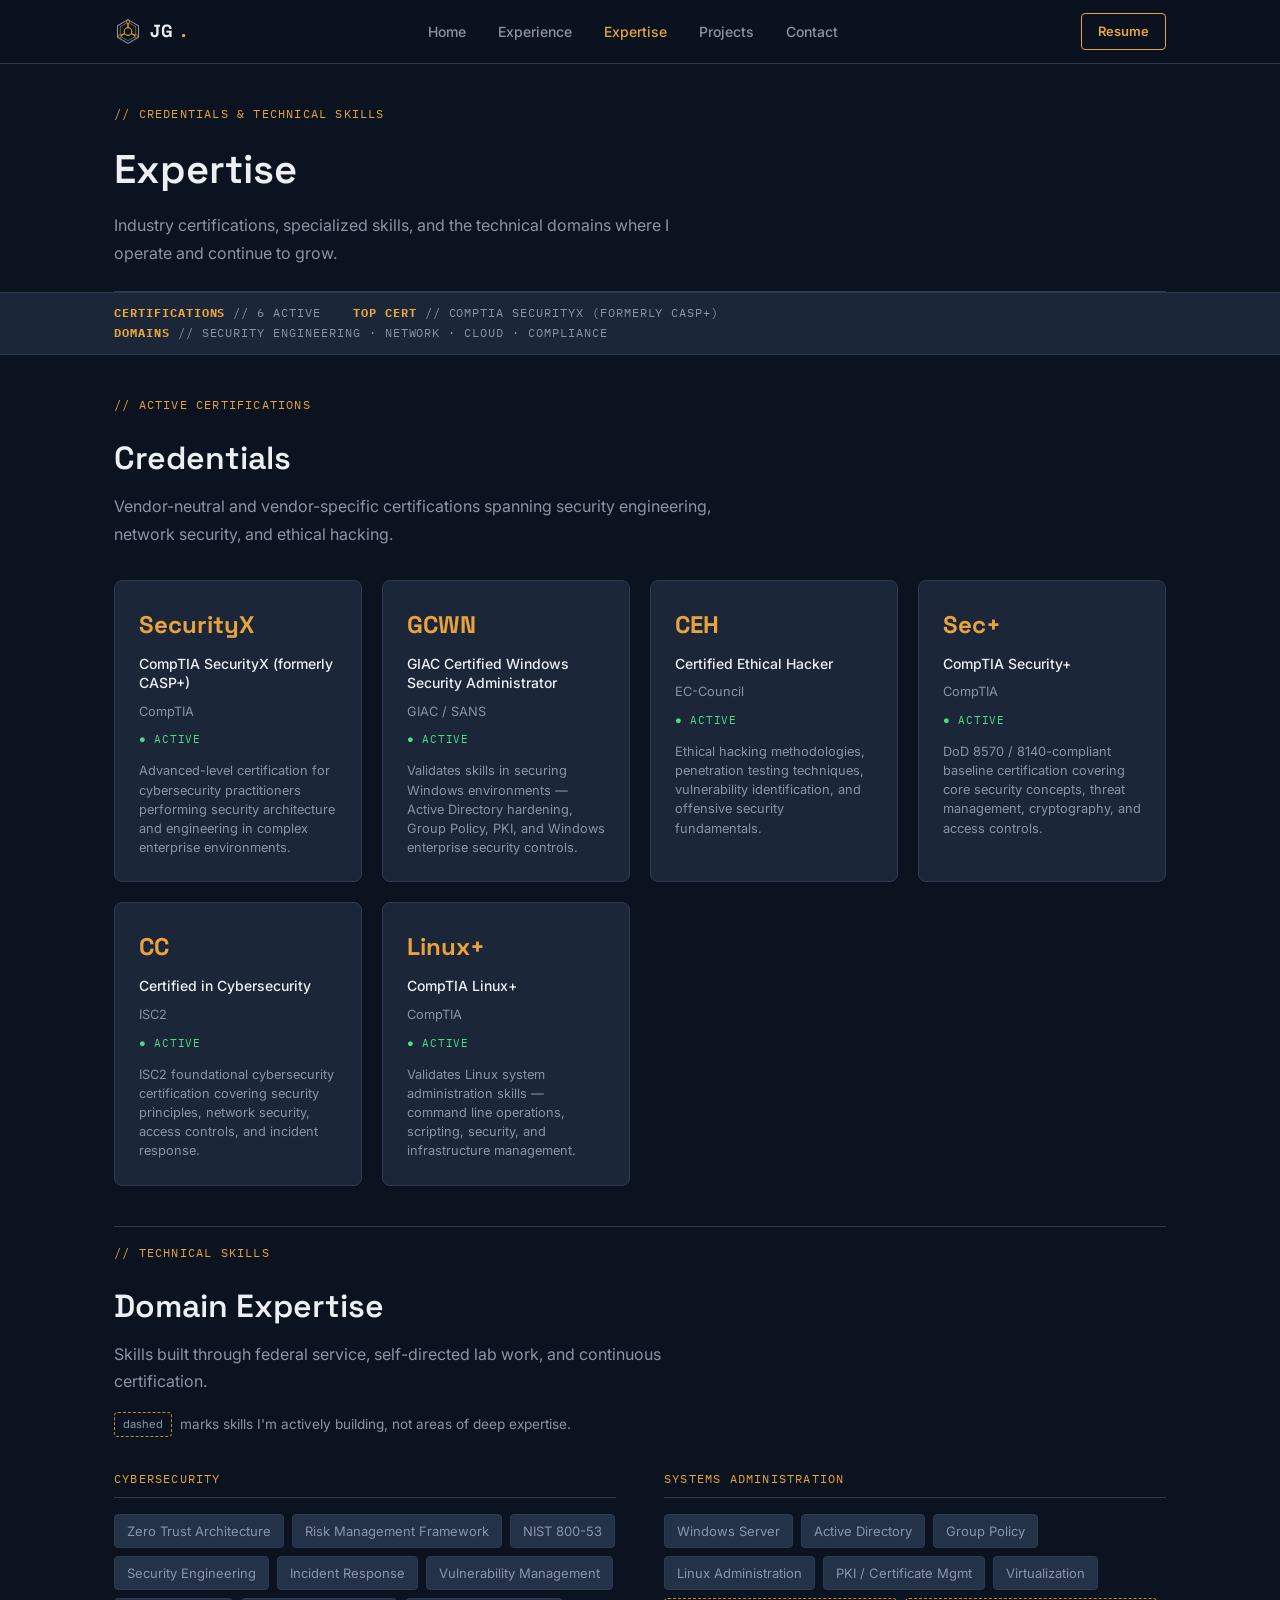
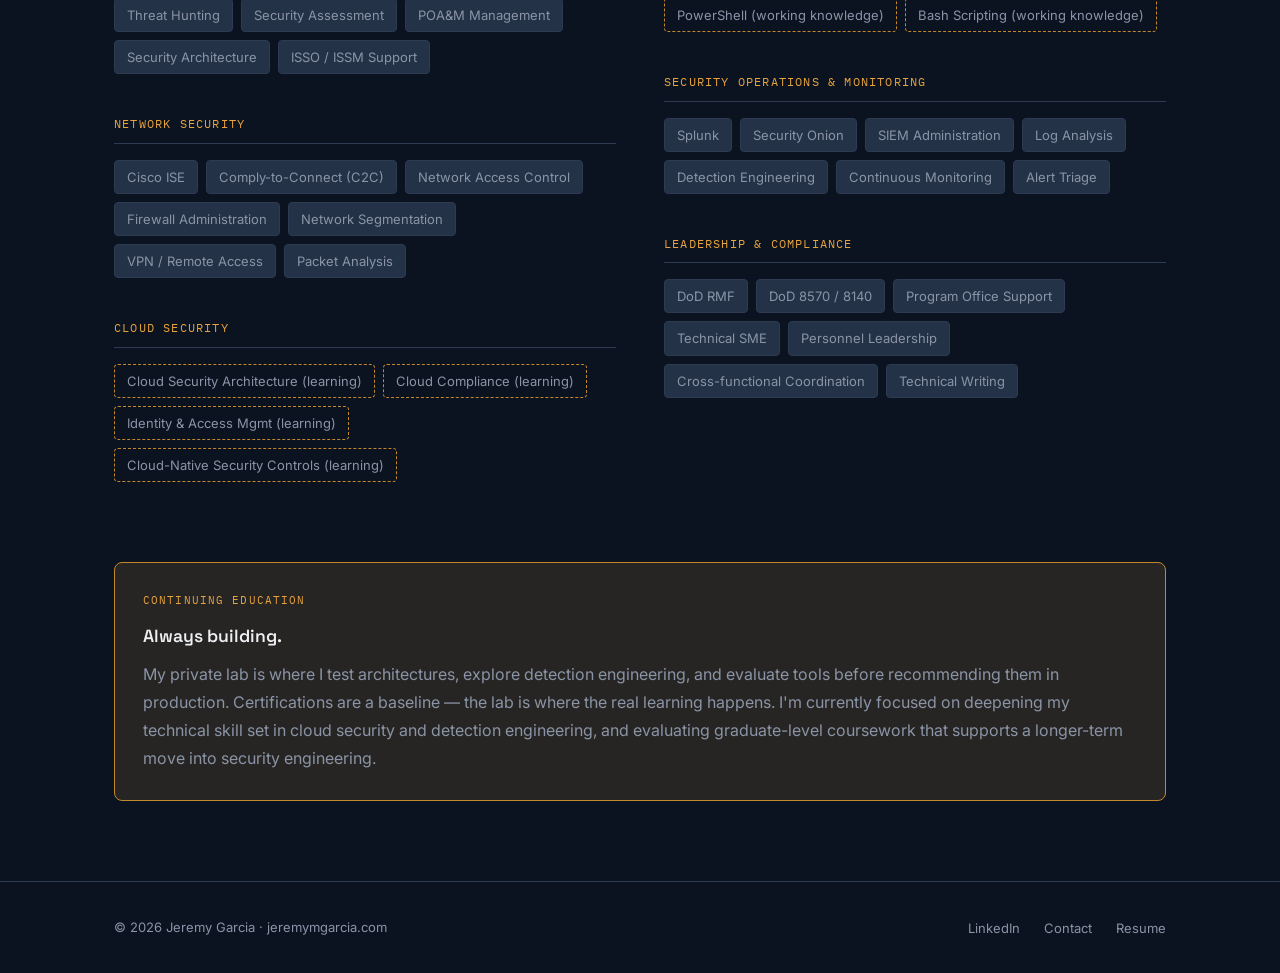
==== commit 01abe0e8: "v1.4.0: Skill honesty labeling, dedupe fixes, further spacing pass - Add dashed-border "(learning)" " ====
--- a/certifications.html
+++ b/certifications.html
@@ -127,13 +127,17 @@
       </div>
     </section>
 
-    <hr class="divider" />
+    <hr class="divider" style="margin: 0 0 1rem;" />
 
     <!-- Skills matrix -->
-    <section>
+    <section style="padding-top: 0;">
       <p class="label" style="margin-bottom: 1rem;">// Technical Skills</p>
       <h2 class="section-title">Domain Expertise</h2>
-      <p class="section-subtitle">Skills built through federal service, self-directed lab work, and continuous certification.</p>
+      <p class="section-subtitle" style="margin-bottom: 1rem;">Skills built through federal service, self-directed lab work, and continuous certification.</p>
+      <p class="section-subtitle" style="font-size: .85rem; margin-bottom: 2rem; display: flex; align-items: center; gap: .5rem;">
+        <span class="skill-pill skill-pill--learning" style="padding: 2px 8px; font-size: .7rem;">dashed</span>
+        marks skills I'm actively building, not areas of deep expertise.
+      </p>
 
       <div style="display: grid; grid-template-columns: repeat(auto-fit, minmax(300px, 1fr)); gap: 0 3rem;">
 
@@ -150,7 +154,6 @@
               <span class="skill-pill">Threat Hunting</span>
               <span class="skill-pill">Security Assessment</span>
               <span class="skill-pill">POA&M Management</span>
-              <span class="skill-pill">Vulnerability Management</span>
               <span class="skill-pill">Security Architecture</span>
               <span class="skill-pill">ISSO / ISSM Support</span>
             </div>
@@ -172,10 +175,10 @@
           <div class="skill-domain">
             <div class="skill-domain__title">Cloud Security</div>
             <div class="skill-pills">
-              <span class="skill-pill">Cloud Security Architecture</span>
-              <span class="skill-pill">Cloud Compliance</span>
-              <span class="skill-pill">Identity & Access Mgmt</span>
-              <span class="skill-pill">Cloud-Native Security Controls</span>
+              <span class="skill-pill skill-pill--learning">Cloud Security Architecture (learning)</span>
+              <span class="skill-pill skill-pill--learning">Cloud Compliance (learning)</span>
+              <span class="skill-pill skill-pill--learning">Identity &amp; Access Mgmt (learning)</span>
+              <span class="skill-pill skill-pill--learning">Cloud-Native Security Controls (learning)</span>
             </div>
           </div>
         </div>
@@ -190,8 +193,8 @@
               <span class="skill-pill">Linux Administration</span>
               <span class="skill-pill">PKI / Certificate Mgmt</span>
               <span class="skill-pill">Virtualization</span>
-              <span class="skill-pill">PowerShell</span>
-              <span class="skill-pill">Bash Scripting</span>
+              <span class="skill-pill skill-pill--learning">PowerShell (working knowledge)</span>
+              <span class="skill-pill skill-pill--learning">Bash Scripting (working knowledge)</span>
             </div>
           </div>
 
--- a/assets/style.css
+++ b/assets/style.css
@@ -71,10 +71,10 @@
 .section-subtitle {
   color: var(--text-secondary);
   max-width: 60ch;
-  margin-bottom: 3rem;
-}
-
-section { padding: 80px 0; }
+  margin-bottom: 2rem;
+}
+
+section { padding: 40px 0; }
 section + section { padding-top: 0; }
 
 /* ── Navigation ─────────────────────────────────────────── */
@@ -201,7 +201,7 @@
 
 /* ── Hero ────────────────────────────────────────────────── */
 .hero {
-  padding: 80px 0 0;
+  padding: 40px 0 0;
   animation: fadeUp .6s ease both;
 }
 .hero__eyebrow {
@@ -210,7 +210,7 @@
   letter-spacing: .12em;
   text-transform: uppercase;
   color: var(--accent);
-  margin-bottom: 1rem;
+  margin-bottom: .75rem;
 }
 .hero__name {
   font-family: var(--font-display);
@@ -219,27 +219,27 @@
   line-height: 1.1;
   letter-spacing: -.02em;
   color: var(--text);
-  margin-bottom: .75rem;
+  margin-bottom: .5rem;
 }
 .hero__title {
   font-family: var(--font-display);
   font-size: clamp(1rem, 2.5vw, 1.4rem);
   font-weight: 400;
   color: var(--text-secondary);
+  margin-bottom: 1rem;
+}
+.hero__mission {
+  max-width: 64ch;
+  color: var(--text-secondary);
+  font-size: 1.0625rem;
+  line-height: 1.65;
   margin-bottom: 1.5rem;
-}
-.hero__mission {
-  max-width: 56ch;
-  color: var(--text-secondary);
-  font-size: 1.0625rem;
-  line-height: 1.75;
-  margin-bottom: 2.5rem;
 }
 .hero__ctas {
   display: flex;
   flex-wrap: wrap;
   gap: 1rem;
-  margin-bottom: 4rem;
+  margin-bottom: 1.5rem;
 }
 
 /* ── Buttons ────────────────────────────────────────────── */
@@ -466,6 +466,12 @@
   transition: border-color .2s, color .2s;
 }
 .skill-pill:hover { border-color: var(--accent); color: var(--text); }
+.skill-pill--learning {
+  background: transparent;
+  border-style: dashed;
+  border-color: var(--accent-dim);
+}
+.skill-pill--learning:hover { border-color: var(--accent); }
 
 /* ── Contact form ───────────────────────────────────────── */
 .form-group { margin-bottom: 1.25rem; }
@@ -498,7 +504,7 @@
 
 /* ── Page header (inner pages) ──────────────────────────── */
 .page-header {
-  padding: 48px 0 32px;
+  padding: 40px 0 24px;
   border-bottom: 1px solid var(--line);
   margin-bottom: 0;
   animation: fadeUp .5s ease both;
@@ -508,7 +514,7 @@
 /* ── Empty state ────────────────────────────────────────── */
 .empty-state {
   text-align: center;
-  padding: 80px 24px;
+  padding: 40px 24px;
   border: 1px dashed var(--line);
   border-radius: var(--radius-md);
 }
@@ -529,7 +535,7 @@
 .footer {
   border-top: 1px solid var(--line);
   padding: 32px 0;
-  margin-top: 80px;
+  margin-top: 40px;
 }
 .footer__inner {
   display: flex;
@@ -557,7 +563,7 @@
 .divider {
   border: none;
   border-top: 1px solid var(--line);
-  margin: 3rem 0;
+  margin: 1.5rem 0;
 }
 
 /* ── Animations ─────────────────────────────────────────── */
@@ -568,8 +574,10 @@
 
 /* ── Responsive ─────────────────────────────────────────── */
 @media (max-width: 600px) {
-  section { padding: 56px 0; }
-  .hero { padding: 56px 0 0; }
-  .page-header { padding: 36px 0 24px; margin-bottom: 0; }
+  section { padding: 32px 0; }
+  .hero { padding: 28px 0 0; }
+  .page-header { padding: 28px 0 16px; margin-bottom: 0; }
   .metrics { grid-template-columns: repeat(2, 1fr); }
-}
+  .status-line { overflow: visible; }
+  .status-line__item { white-space: normal; }
+}
